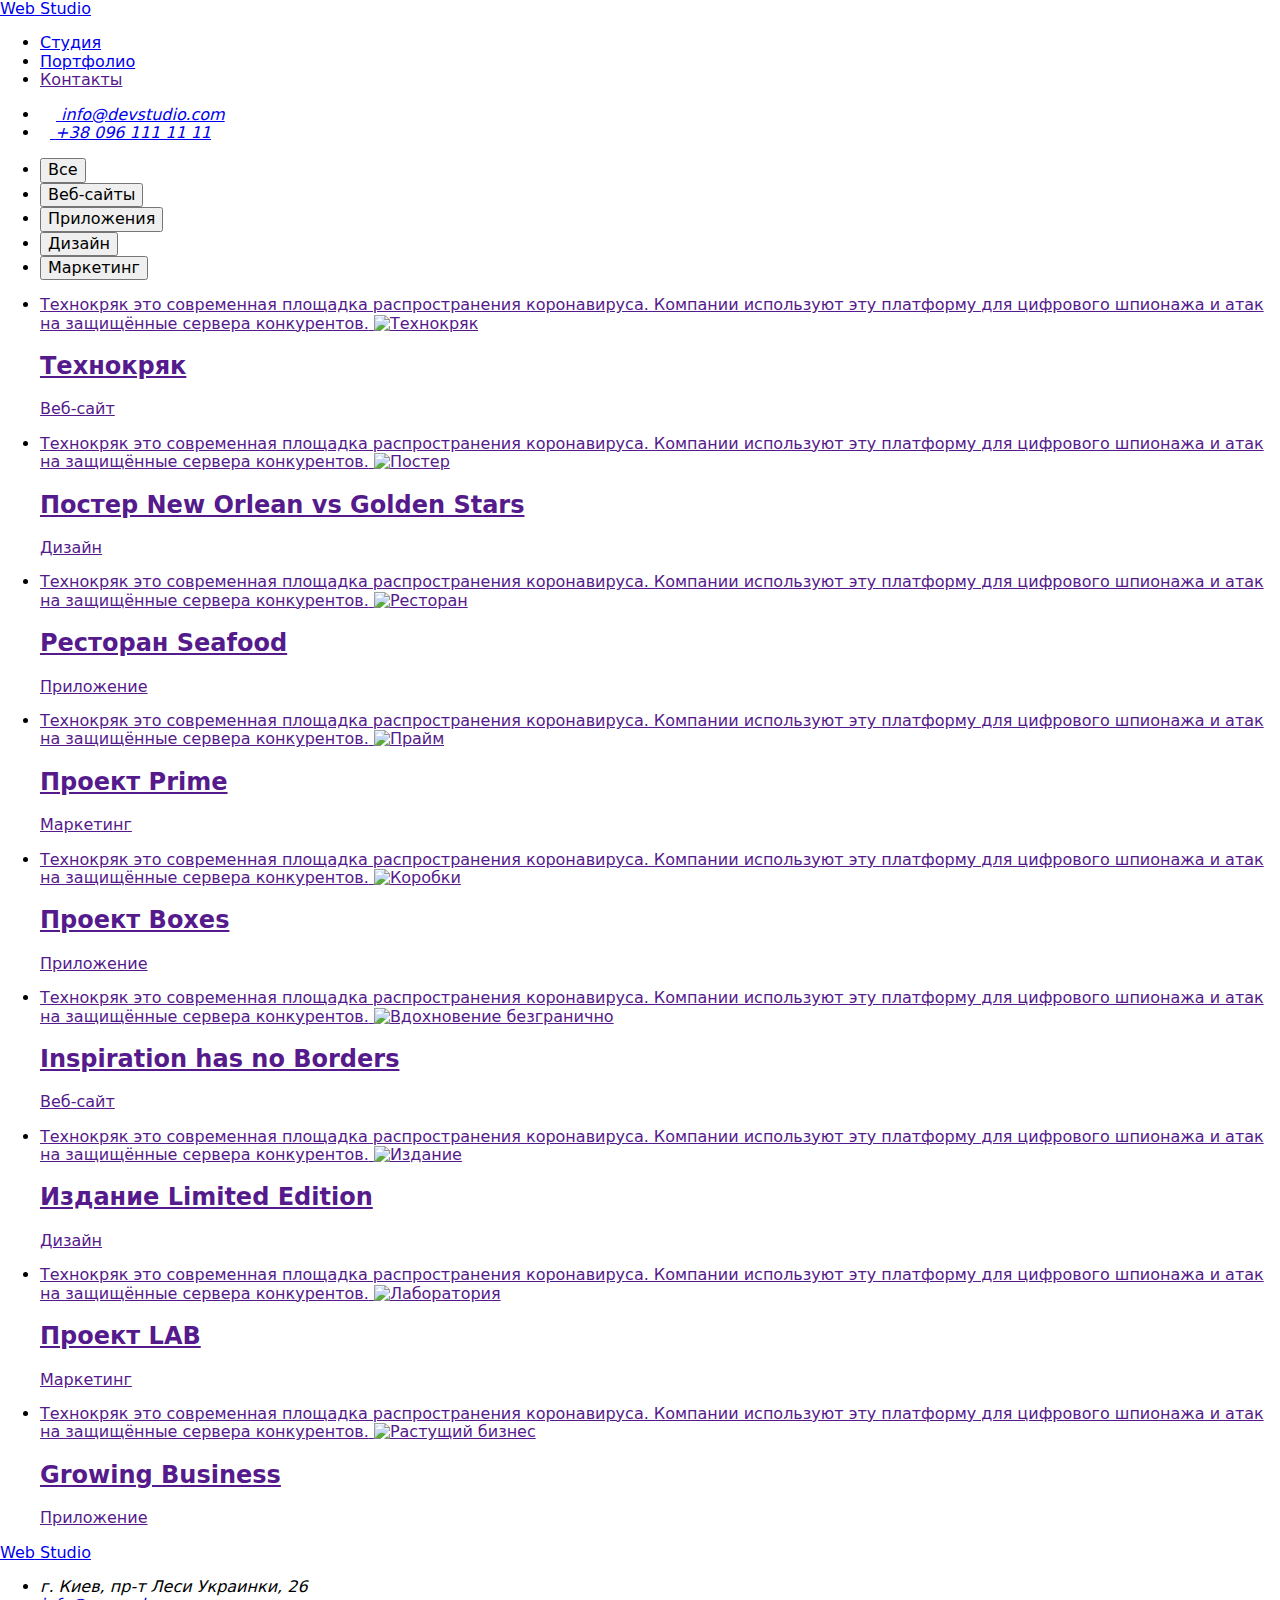
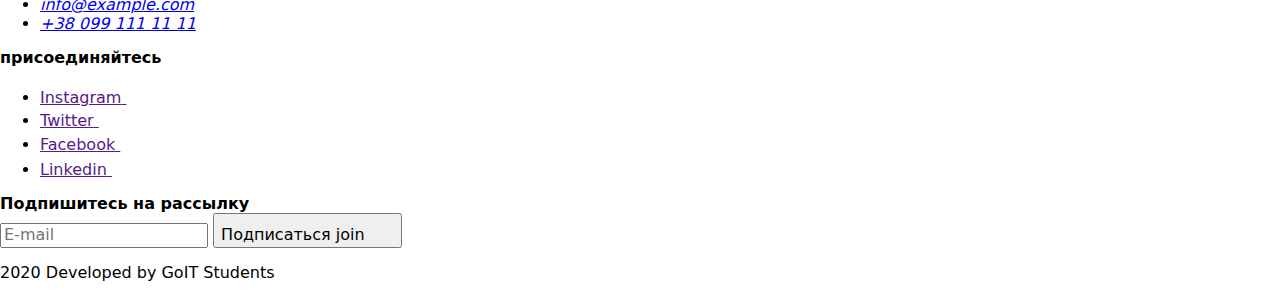
==== portfolio.html @ 6a95d724 "Add files via upload" ====
<!DOCTYPE html>
<html lang="ru">
<head>
    <meta charset="UTF-8">
    <meta name="viewport" content="width=device-width, initial-scale=1.0">
    <title>Document</title>
    <link href="https://fonts.googleapis.com/css2?family=Raleway:wght@700&family=Roboto:wght@500;700;900&display=swap" rel="stylesheet">
    <link
    rel="stylesheet"
    href="https://cdnjs.cloudflare.com/ajax/libs/modern-normalize/0.6.0/modern-normalize.min.css"
  />
    <link rel="stylesheet" href="./css/styles.css">
</head>
                                       <!-- Шапка сайта -->
<header >
    <div class="container-nav">
        <nav>
                <a href="./index.html" class="upper-logo">
                    <span class="colortext">Web</span> Studio
                </a>
              <ul class="pages">
                <li class="pages-list" ><a href="./index.html" class="site-nav">Студия</a></li>
                <li class="pages-list"><a href="./portfolio.html" class="current">Портфолио</a></li>
                <li class="pages-list"><a href="" class="site-nav">Контакты</a></li>
              </ul> 
        </nav>
       
        <address>
               
            <ul class="site-address">
                <li class="envelope" >
                   
                    <a href="mailto:info@devstudio.com" class="address-list ">
                        <svg class="icon-envelope" width="16" height="11.2">
                            <use href="./images/sprite.svg#icon-envelope"></use>
                        </svg>
                        <span>info@devstudio.com</span>
                    </a>
                </li>
                <li  >
                    
                    <a href="tel:+380961111111" class="address-list" >
                        <svg class="icon-phone" width="10" height="10.94">
                            <use href="./images/sprite.svg#icon-phone"></use>
                        </svg>
                       <span>+38 096 111 11 11</span> 
                    </a>
                </li>
           </ul>
           
        </address>
    </div>
        </header>
        
        

    <main>
        <div class="buttons-container">
            
   <ul class="buttons-list" >
       <li><button type="button" class="buttons">Все</button></li>
       <li><button type="button" class="buttons">Веб-сайты</button></li>
       <li><button type="button" class="buttons">Приложения</button></li>
       <li><button type="button" class="buttons">Дизайн</button></li>
       <li><button type="button" class="buttons">Маркетинг</button></li>
   </ul>
        </div>
   <div class="container">
   <section class="works">
       <!--h1-->
    <ul class="products container" >
        <li class="products-list">
               <a href="">
                <div class="works-card">
                    <span class="technokryk-definition">Технокряк это современная площадка распространения коронавируса. Компании используют эту платформу для цифрового шпионажа и атак на защищённые сервера конкурентов.</span>  
                   <img src="./images/technokryk.jpg" class="image" alt="Технокряк" width="370" height="294"/>
                   
                </div>
                   <div class="p">
                    
                   <h2 class="works-projects" >Технокряк</h2>
                   <p class="works-list">Веб-сайт</p> 
                </div>
               </a>
        </li>
        <li class="products-list">
            <a href="">
            <div class="works-card">
                <span class="technokryk-definition">Технокряк это современная площадка распространения коронавируса. Компании используют эту платформу для цифрового шпионажа и атак на защищённые сервера конкурентов.</span>  
                <img src="./images/poster.jpg" class="image" alt="Постер" width="370" height="294"/>
            </div>
                <div class="p">    
                <h2 class="works-projects">Постер New Orlean vs Golden Stars</h2> 
                   <p class="works-list">Дизайн</p>
                   </div>
            </a>
        </li>
        <li class="products-list">
            <a href="">
            <div class="works-card">
                <span class="technokryk-definition">Технокряк это современная площадка распространения коронавируса. Компании используют эту платформу для цифрового шпионажа и атак на защищённые сервера конкурентов.</span>  
                <img src="./images/restoran.jpg" class="image" alt="Ресторан" width="370" height="294"/>
            </div>
                <div class="p">   
                <h2 class="works-projects">Ресторан Seafood</h2> 
                   <p class="works-list">Приложение</p>
                </div>
            </a>
        </li>
        <li class="products-list">
            <a href="">
            <div class="works-card">
                <span class="technokryk-definition">Технокряк это современная площадка распространения коронавируса. Компании используют эту платформу для цифрового шпионажа и атак на защищённые сервера конкурентов.</span>  
                <img src="./images/prime.jpg" class="image" alt="Прайм" width="370" height="294"/>
            </div>
                <div class="p">    
                <h2 class="works-projects">Проект Prime</h2> 
                   <p class="works-list">Маркетинг</p>
                   </div>
            </a>
        </li>
        <li class="products-list">
            <a href="">
            <div class="works-card">
                <span class="technokryk-definition">Технокряк это современная площадка распространения коронавируса. Компании используют эту платформу для цифрового шпионажа и атак на защищённые сервера конкурентов.</span>  
                <img src="./images/boxes.jpg" class="image" alt="Коробки" width="370" height="294"/>
            </div>
                <div class="p">    
                <h2 class="works-projects">Проект Boxes</h2> 
                   <p class="works-list">Приложение</p>
                   </div>
            </a>
        </li>
        <li class="products-list">
            <a href="">
            <div class="works-card">
                <span class="technokryk-definition">Технокряк это современная площадка распространения коронавируса. Компании используют эту платформу для цифрового шпионажа и атак на защищённые сервера конкурентов.</span>  
                <img src="./images/inspiration.jpg" class="image" alt="Вдохновение безгранично" width="370" height="294"/>
            </div>
                <div class="p">    
                <h2 class="works-projects">Inspiration has no Borders</h2> 
                   <p class="works-list">Веб-сайт</p>
                </div>
            </a>
        </li>
        <li class="products-list">
            <a href="">
            <div class="works-card">
                <span class="technokryk-definition">Технокряк это современная площадка распространения коронавируса. Компании используют эту платформу для цифрового шпионажа и атак на защищённые сервера конкурентов.</span>  
                <img src="./images/izdanie.jpg" class="image" alt="Издание" width="370" height="294"/>
            </div>
                <div class="p">    
                <h2 class="works-projects">Издание Limited Edition</h2> 
                   <p class="works-list">Дизайн</p>
                   </div>
            </a>
        </li>
        <li class="products-list">
            <a href="">
            <div class="works-card">
                <span class="technokryk-definition">Технокряк это современная площадка распространения коронавируса. Компании используют эту платформу для цифрового шпионажа и атак на защищённые сервера конкурентов.</span>  
                <img src="./images/lab.jpg" class="image" alt="Лаборатория" width="370" height="294"/>
            </div>
                <div class="p">    
                <h2 class="works-projects">Проект LAB</h2> 
                   <p class="works-list">Маркетинг</p>
                   </div>
            </a>
        </li>
        <li class="products-list">
            <a href="">
            <div class="works-card">
                <span class="technokryk-definition">Технокряк это современная площадка распространения коронавируса. Компании используют эту платформу для цифрового шпионажа и атак на защищённые сервера конкурентов.</span>  
                <img src="./images/business.jpg" class="image" alt="Растущий бизнес" width="370" height="294"/>
            </div>
                <div class="p">    
                <h2 class="works-projects">Growing Business</h2> 
                   <p class="works-list">Приложение</p>
                   </div>
            </a>
        </li>
       </ul>
   </section>
</div>
</main>

<!--Футер-->

<footer>
    <div class="footer-container">
<div class="footer-block">
    <a href="./index.html" class="logo">
        <span class="colortext">Web</span> Studio
    </a>
    <address >
        <ul class="address">
            <li> г. Киев, пр-т Леси Украинки, 26   <br> </li>
        
            <li> <a href="mailto:info@example.com" class="mail">info@example.com</a>  <br> </li>
            <li> <a href="tel:+380991111111" class="mail">+38 099 111 11 11</a> </li>
        </ul>
    </address> 
</div>
<div >
    <b class="join">присоединяйтесь</b>
    <ul class="social-footer">
        <li class="social-links">
            <a class="social-link" href=""  aria-label="Instagram">
            <span class="visually-hidden">Instagram</span>
            <svg class="icon-footer" width="20" height="20">
                <use href="./images/sprite.svg#icon-instagram"></use>
            </svg>
            </a>
            </li>
            <li class="social-links">
                <a class="social-link" href=""  aria-label="Twitter">
                <span class="visually-hidden">Twitter</span>
                <svg class="icon-footer" width="20" height="18">
                    <use href="./images/sprite.svg#icon-twitter"></use>
                </svg>
            </a>
            </li>
            <li class="social-links">
                <a class="social-link" href=""  aria-label="Facebook">
                <span class="visually-hidden">Facebook</span>
                <svg class="icon-footer" width="15" height="20">
                    <use href="./images/sprite.svg#icon-facebook"></use>
                </svg>
            </a>
            </li>
            <li class="social-links">
                <a class="social-link" href=""  aria-label="Linkedin">
                <span class="visually-hidden">Linkedin</span>
                <svg class="icon-footer" width="20" height="20">
                    <use href="./images/sprite.svg#icon-linkedin"></use>
                </svg>
            </a>
            </li>
</ul>
</div>
<div class="subscription">
    <b class="join">Подпишитесь на рассылку</b><br>
    <div>
    <input type="email" class="footer-input" name="email" placeholder="E-mail ">
            
    <button type="button" class="button-footer">Подписаться
        <span class="visually-hidden">join</span>
                <svg class="icon-join" width="24" height="24">
                    <use href="./images/sprite.svg#icon-paper_plane"></use>
                </svg>
    </button>
</div>
</div>
</div>   
<div >
<p class="copyright">2020  Developed by GoIT Students </p>
</div>  
 
</footer> 
<script src="./js/modal.js"></script>
</body>
</html>
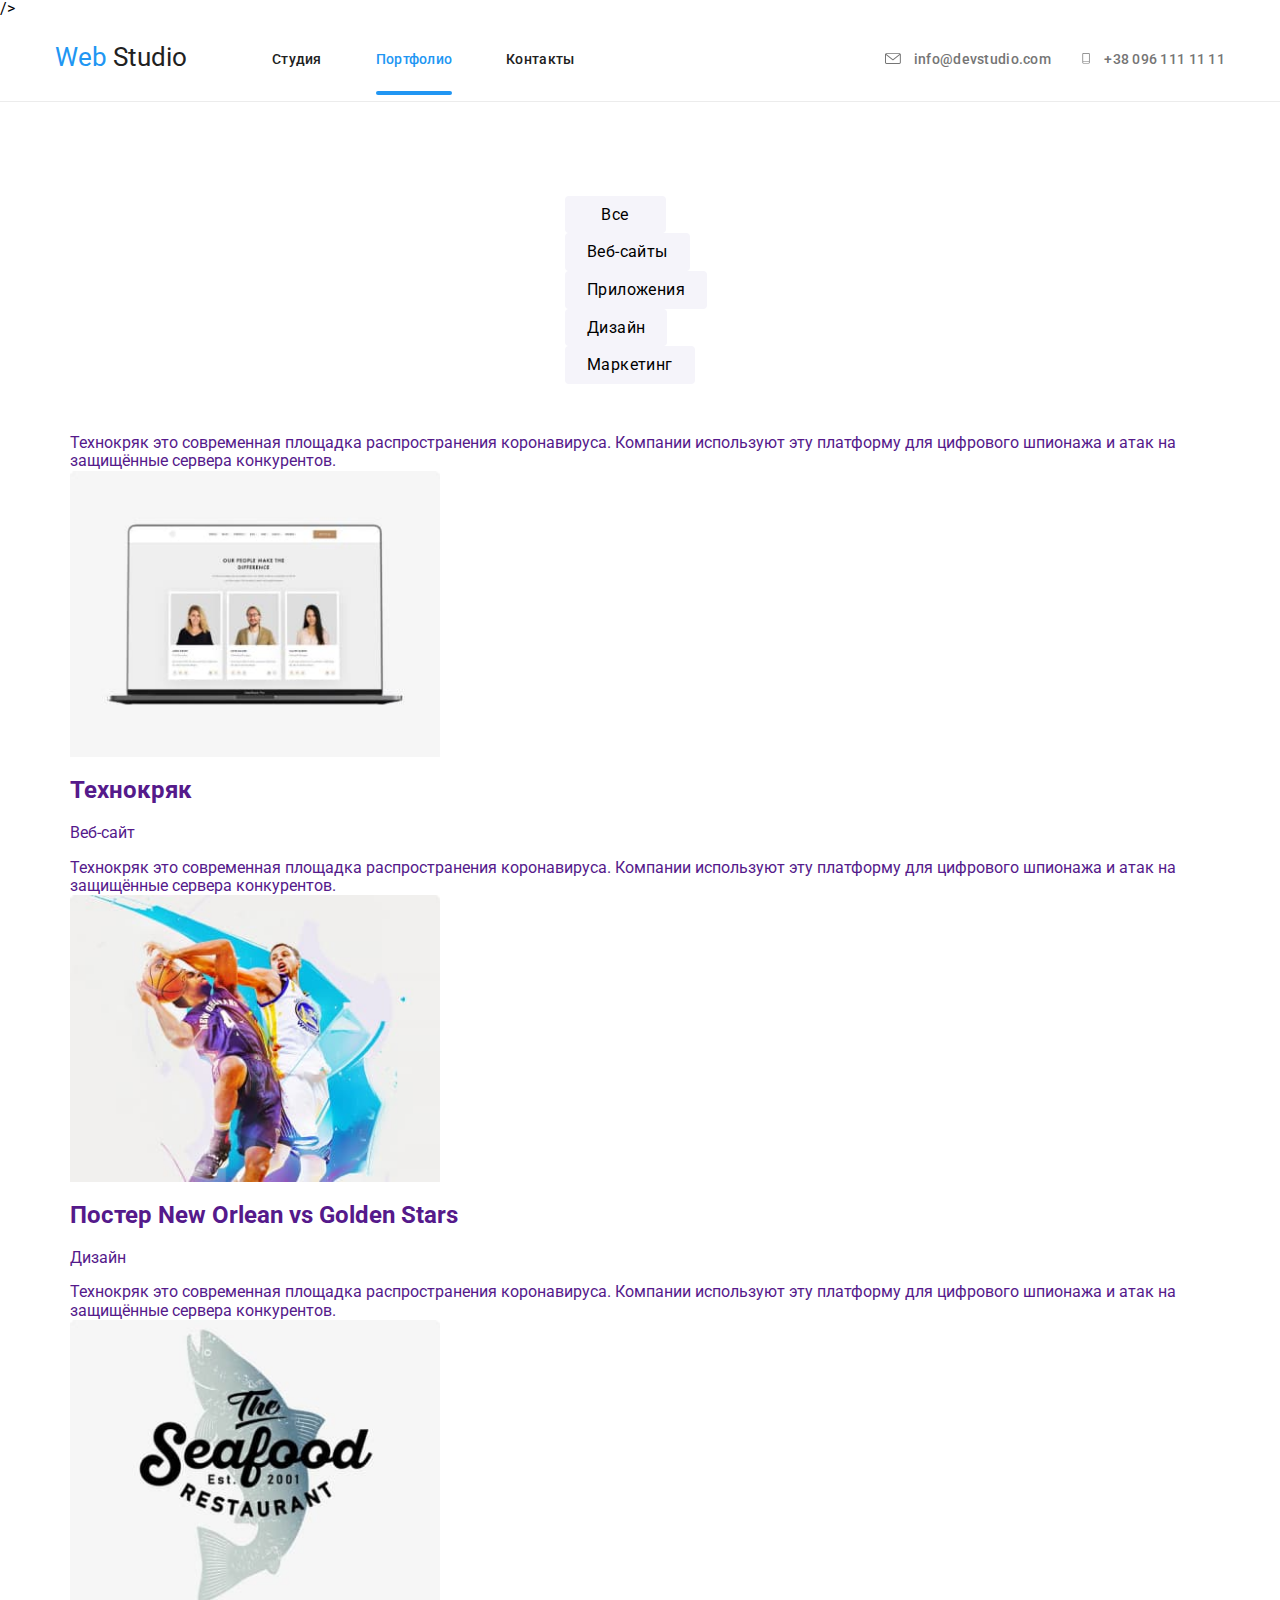
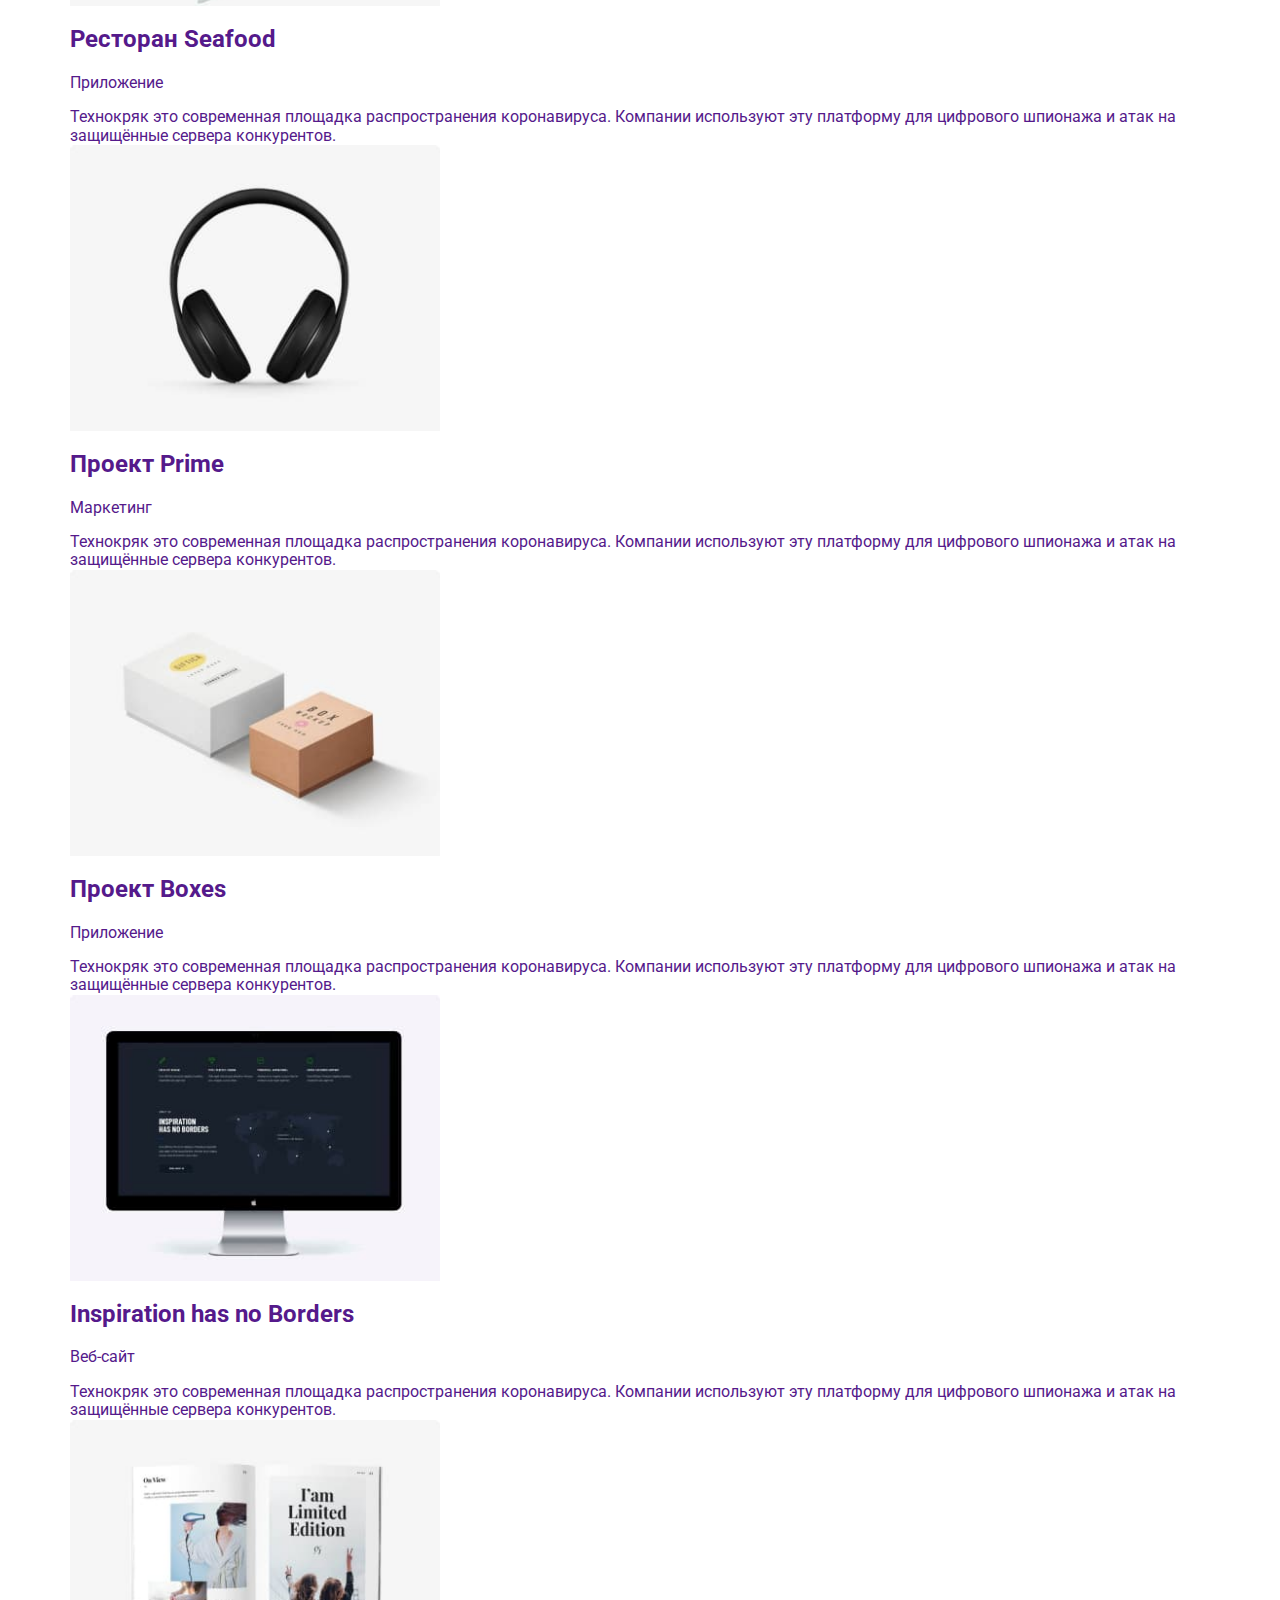
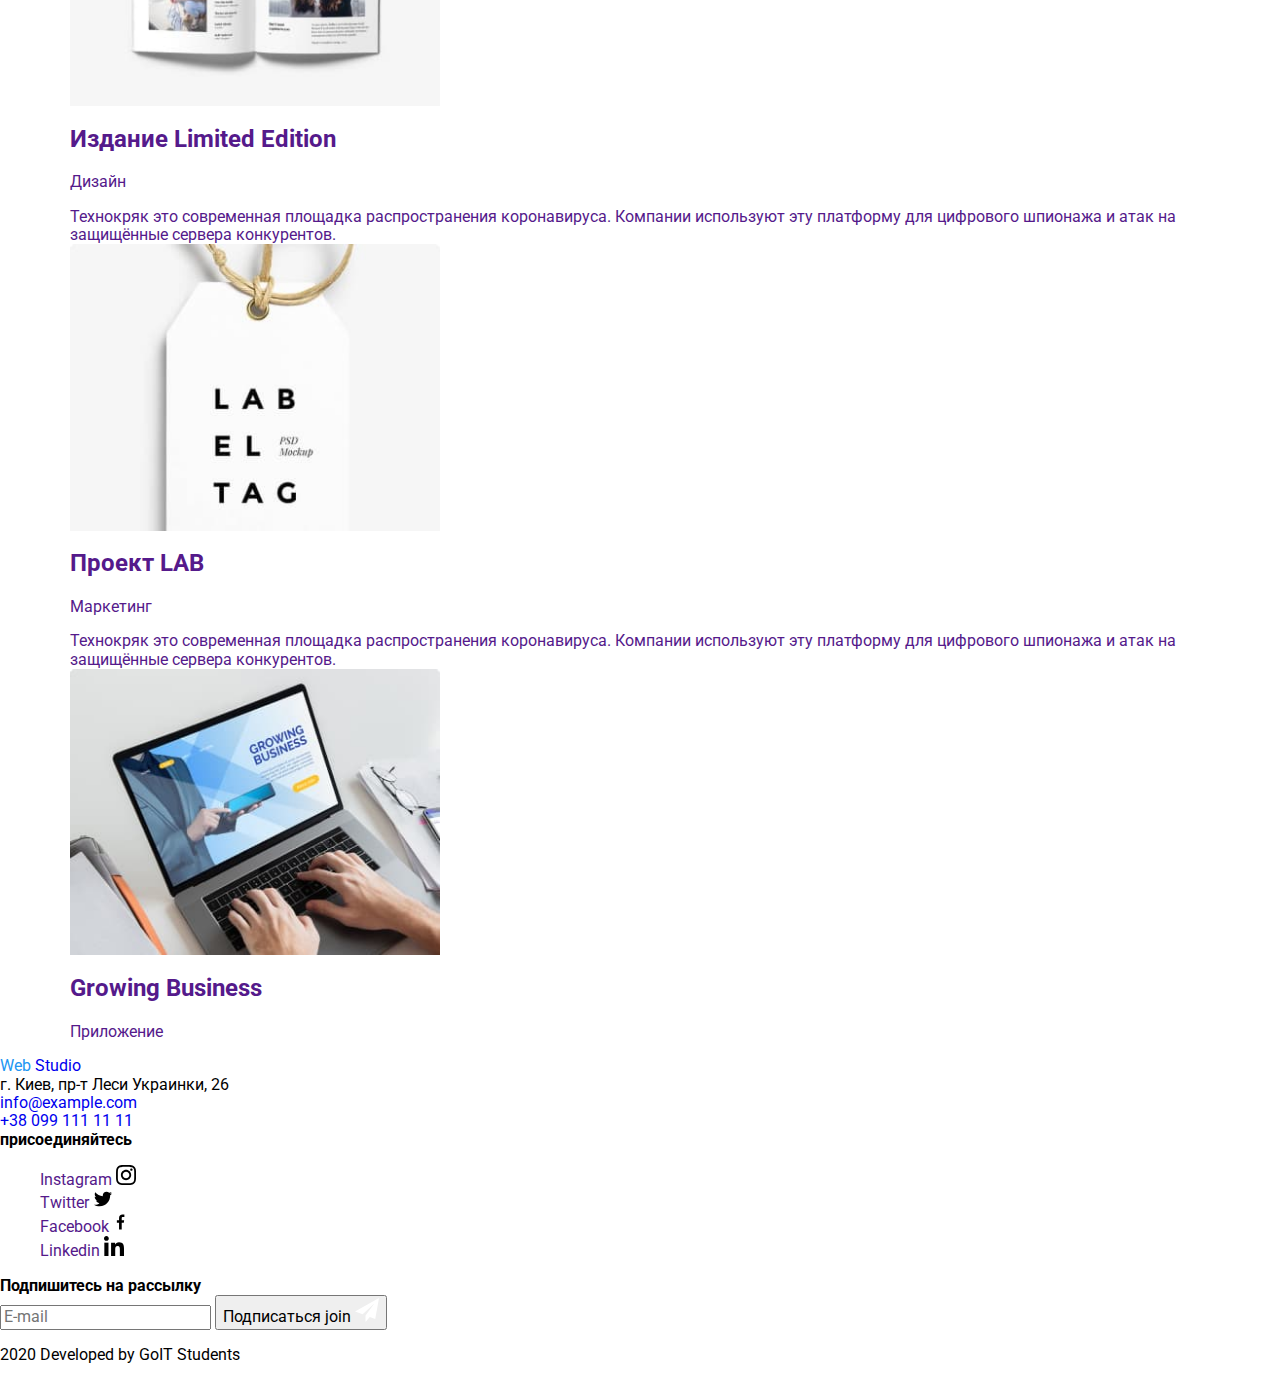
==== commit fac20ff7: "добавляет паршалы стилей" ====
--- a/portfolio.html
+++ b/portfolio.html
@@ -9,7 +9,7 @@
     rel="stylesheet"
     href="https://cdnjs.cloudflare.com/ajax/libs/modern-normalize/0.6.0/modern-normalize.min.css"
   />
-    <link rel="stylesheet" href="./css/styles.css">
+    <link rel="stylesheet" href="./css/main.min.css" />/>
 </head>
                                        <!-- Шапка сайта -->
 <header >
--- a/css/main.min.css
+++ b/css/main.min.css
@@ -0,0 +1,2 @@
+/*! modern-normalize v0.6.0 | MIT License | https://github.com/sindresorhus/modern-normalize */*,*::before,*::after{-webkit-box-sizing:border-box;box-sizing:border-box}:root{-moz-tab-size:4;-o-tab-size:4;tab-size:4}html{line-height:1.15;-webkit-text-size-adjust:100%}body{margin:0}body{font-family:system-ui,-apple-system,"Segoe UI",Roboto,Helvetica,Arial,sans-serif,"Apple Color Emoji","Segoe UI Emoji"}hr{height:0}abbr[title]{-webkit-text-decoration:underline dotted;text-decoration:underline dotted}b,strong{font-weight:bolder}code,kbd,samp,pre{font-family:SFMono-Regular, Consolas, "Liberation Mono", Menlo, monospace;font-size:1em}small{font-size:80%}sub,sup{font-size:75%;line-height:0;position:relative;vertical-align:baseline}sub{bottom:-0.25em}sup{top:-0.5em}button,input,optgroup,select,textarea{font-family:inherit;font-size:100%;line-height:1.15;margin:0}button,select{text-transform:none}button,[type="button"],[type="reset"],[type="submit"]{-webkit-appearance:button}button::-moz-focus-inner,[type="button"]::-moz-focus-inner,[type="reset"]::-moz-focus-inner,[type="submit"]::-moz-focus-inner{border-style:none;padding:0}button:-moz-focusring,[type="button"]:-moz-focusring,[type="reset"]:-moz-focusring,[type="submit"]:-moz-focusring{outline:1px dotted ButtonText}fieldset{padding:0.35em 0.75em 0.625em}legend{padding:0}progress{vertical-align:baseline}[type="number"]::-webkit-inner-spin-button,[type="number"]::-webkit-outer-spin-button{height:auto}[type="search"]{-webkit-appearance:textfield;outline-offset:-2px}[type="search"]::-webkit-search-decoration{-webkit-appearance:none}::-webkit-file-upload-button{-webkit-appearance:button;font:inherit}summary{display:list-item}.buttons{background-color:#f5f4fa;letter-spacing:0.03em;line-height:1.6;text-align:center;-webkit-box-pack:center;-ms-flex-pack:center;justify-content:center;margin:0 8px 0 0;padding:6px 22px;border-radius:4px;border:transparent;min-width:101px;-webkit-transition:all 250ms cubic-bezier(0.4, 0, 0.2, 1);transition:all 250ms cubic-bezier(0.4, 0, 0.2, 1)}.buttons:hover,.buttons:focus{background-color:#2196f3;color:#fff;font-family:inherit;font-weight:500;font-size:16px;line-height:1.6;text-align:center;-webkit-box-shadow:0px 2px 2px rgba(0,0,0,0.12),0px 1px 2px rgba(0,0,0,0.08),0px 3px 1px rgba(0,0,0,0.1);box-shadow:0px 2px 2px rgba(0,0,0,0.12),0px 1px 2px rgba(0,0,0,0.08),0px 3px 1px rgba(0,0,0,0.1)}.buttons :first-child{margin-left:0}.buttons-list{margin:0;padding:94px 0 50px 0}.buttons-listli{display:inline-block;margin:0;padding:0}.buttons-container{display:-webkit-box;display:-ms-flexbox;display:flex;-webkit-box-pack:center;-ms-flex-pack:center;justify-content:center;border-top:1px solid #ECECEC}.upper-logo{font-family:Roboto,sans-serif;font-size:26px;line-height:1.2;color:#212121;padding-top:24px;padding-bottom:25px;-webkit-transition:all 250ms cubic-bezier(0.4, 0, 0.2, 1);transition:all 250ms cubic-bezier(0.4, 0, 0.2, 1)}.upper-logo:hover,.upper-logo:focus{color:#2196f3}.colortext{color:#2196f3}.container{width:1200px;padding-right:15px;padding-left:15px;margin:0 auto;-webkit-box-align:center;-ms-flex-align:center;align-items:center;-webkit-box-pack:center;-ms-flex-pack:center;justify-content:center}nav{display:-webkit-box;display:-ms-flexbox;display:flex}.container-nav{display:-webkit-box;display:-ms-flexbox;display:flex;width:1200px;padding-right:15px;padding-left:15px;margin:0 auto;-webkit-box-align:center;-ms-flex-align:center;align-items:center;-webkit-box-pack:center;-ms-flex-pack:center;justify-content:center}.pages{margin:0;padding:0}.pages-list{display:inline-block;margin:0  50px 0  0;padding:32px 0}.pages-list:first-child{margin-left:85px}.pages-list:last-child{margin-right:0}.current{color:#2196f3;letter-spacing:0.02em;font-weight:500;font-size:14px;line-height:1.1;padding-bottom:28px;position:relative}.current::after{content:'';position:absolute;bottom:0;right:0;display:block;width:100%;height:4px;background:#2196f3;border-radius:2px}.site-nav{color:#212121;letter-spacing:0.02em;font-weight:500;font-size:14px;line-height:1.1;-webkit-transition:all 250ms cubic-bezier(0.4, 0, 0.2, 1);transition:all 250ms cubic-bezier(0.4, 0, 0.2, 1)}.site-nav:hover,.site-nav:focus{color:#2196f3}address{font-style:normal;margin-left:auto}.site-address{display:-webkit-box;display:-ms-flexbox;display:flex;margin:0;padding:0}.envelope{margin-right:30px}.address-list{padding:0}.address-list{color:#757575;letter-spacing:0.02em;font-style:normal;font-weight:500;font-size:14px;line-height:1.1px;fill:#757575;-webkit-transition:all 250ms cubic-bezier(0.4, 0, 0.2, 1);transition:all 250ms cubic-bezier(0.4, 0, 0.2, 1)}.address-list:hover,.address-list:focus{color:#2196f3;fill:#2196f3}.icon-envelope{margin-right:10px}.icon-phone{margin-right:10px}.address{margin:0;padding:0;-webkit-transition:all 250ms cubic-bezier(0.4, 0, 0.2, 1);transition:all 250ms cubic-bezier(0.4, 0, 0.2, 1)}button{display:inline-block}.order-button{color:#fff;font-family:inherit;font-size:16px;line-height:1.9;margin:0;padding:10px 32px;border-radius:4px;border:transparent;min-width:200px;background-color:#2196f3;-webkit-transition:all 250ms cubic-bezier(0.4, 0, 0.2, 1);transition:all 250ms cubic-bezier(0.4, 0, 0.2, 1)}.order-button:hover{background-color:#757575;color:#2196f3}.hero{letter-spacing:0.06em;text-align:center;padding-top:200px;padding-bottom:200px;background-image:-webkit-gradient(linear, left top, left bottom, from(rgba(47,48,58,0.8)), to(rgba(47,48,58,0.8))),url(../images/hero.jpg);background-image:linear-gradient(rgba(47,48,58,0.8), rgba(47,48,58,0.8)),url(../images/hero.jpg);max-width:1600px;height:600px;background-size:cover;background-repeat:no-repeat;background-position:center;margin:auto}.hero-title{color:#fff;font-weight:900;font-size:44px;line-height:1.4;text-transform:uppercase;width:696px;margin:auto}.advantages-container{padding-top:94px;display:-webkit-box;display:-ms-flexbox;display:flex;width:1200px;padding-right:15px;padding-left:15px;margin:0 auto}.advantages{display:-webkit-box;display:-ms-flexbox;display:flex;padding:0 0 94px 0;margin:0;border-bottom:1px solid #ECECEC}.advantages-list{padding:0}.advantages-list:not(:last-child){margin-right:30px}.image{display:block;max-width:100%;height:auto}.advantages-icon{background-color:#f5f4fa;width:270px;height:120px;padding:25px}.advantages-title{font-size:14px;line-height:1.1;text-transform:uppercase;margin:0;padding:30px 0 0 0}.advantages-text{color:#757575;font-size:14px;line-height:1.7;margin:0;padding:10px 0 0 0}.section{letter-spacing:0.03em;padding-bottom:94px;margin:0}.section-app{display:-webkit-box;display:-ms-flexbox;display:flex;padding:0 0 94px 0}.item{position:relative}.section-app>.item+.item{padding:0;margin:0 0 0 30px}.item :first-child{padding-left:0}.section-list{color:#fff;background:rgba(47,48,58,0.8);text-transform:uppercase;font-size:14px;line-height:1.1;letter-spacing:0.03em;margin:0;padding-top:27px;padding-bottom:27px;text-align:center;position:absolute;display:block;bottom:0;width:100%;-webkit-transition:all 250ms cubic-bezier(0.4, 0, 0.2, 1);transition:all 250ms cubic-bezier(0.4, 0, 0.2, 1)}.section-list:hover,.section-list:focus{color:#2196f3}.section-title{color:#212121;font-size:36px;line-height:1.2;text-align:center;padding:94px 0 50px 0;margin:0}.section-team{background-color:#f5f4fa;margin:auto;padding:0 0 94px 0;width:1600px}.team-names{line-height:1.2;display:-webkit-box;display:-ms-flexbox;display:flex;padding:0 215px;margin:0}.image-team{display:block}.cards{width:270px;margin:0 30px 0 0;padding:0;-webkit-box-shadow:0px 2px 1px rgba(0,0,0,0.2),0px 1px 1px rgba(0,0,0,0.14),0px 1px 3px rgba(0,0,0,0.12);box-shadow:0px 2px 1px rgba(0,0,0,0.2),0px 1px 1px rgba(0,0,0,0.14),0px 1px 3px rgba(0,0,0,0.12)}.cards:last-child{margin:0}.names{margin:0;padding:30px 0 10px 0;text-align:center}.occupation{color:#757575;padding:0 0 16px 0;text-align:center;margin:0}body{background-color:#fff;font-family:Roboto,sans-serif}a{text-decoration:none}ul{list-style-type:none}header{width:1200px;margin:0 auto}
+/*# sourceMappingURL=main.min.css.map */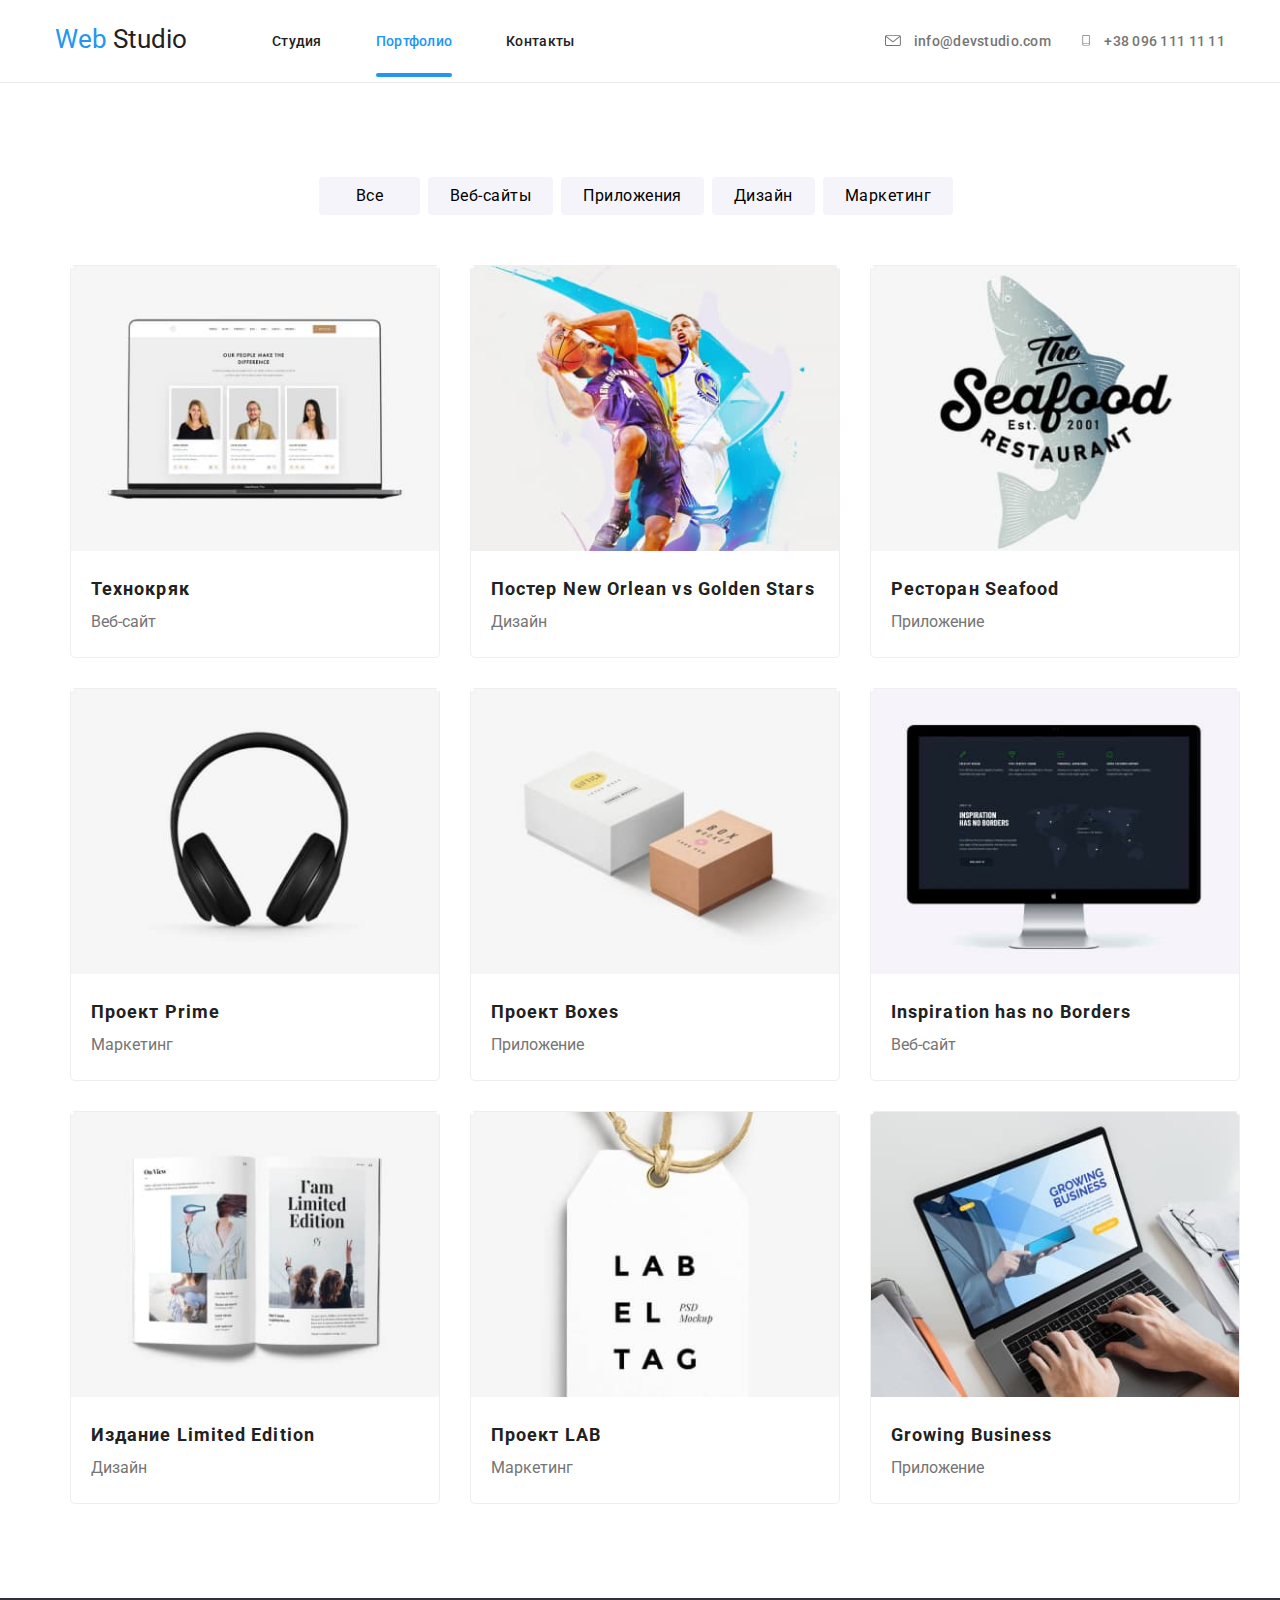
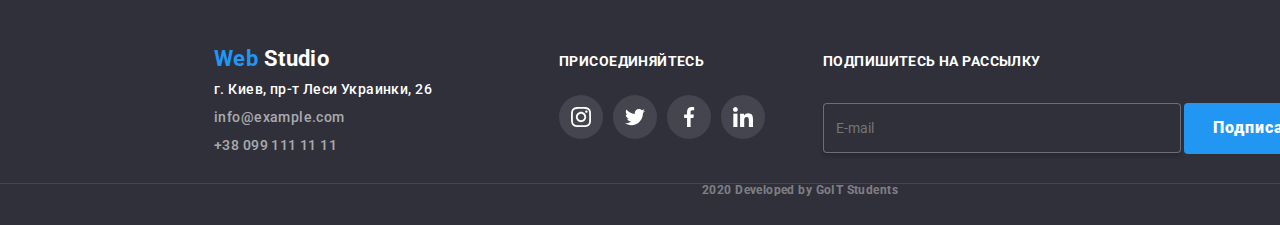
==== commit dcaad120: "убирает лишний код" ====
--- a/portfolio.html
+++ b/portfolio.html
@@ -9,7 +9,7 @@
     rel="stylesheet"
     href="https://cdnjs.cloudflare.com/ajax/libs/modern-normalize/0.6.0/modern-normalize.min.css"
   />
-    <link rel="stylesheet" href="./css/main.min.css" />/>
+    <link rel="stylesheet" href="./css/main.min.css" />
 </head>
                                        <!-- Шапка сайта -->
 <header >
--- a/css/main.min.css
+++ b/css/main.min.css
@@ -1,2 +1,2 @@
-/*! modern-normalize v0.6.0 | MIT License | https://github.com/sindresorhus/modern-normalize */*,*::before,*::after{-webkit-box-sizing:border-box;box-sizing:border-box}:root{-moz-tab-size:4;-o-tab-size:4;tab-size:4}html{line-height:1.15;-webkit-text-size-adjust:100%}body{margin:0}body{font-family:system-ui,-apple-system,"Segoe UI",Roboto,Helvetica,Arial,sans-serif,"Apple Color Emoji","Segoe UI Emoji"}hr{height:0}abbr[title]{-webkit-text-decoration:underline dotted;text-decoration:underline dotted}b,strong{font-weight:bolder}code,kbd,samp,pre{font-family:SFMono-Regular, Consolas, "Liberation Mono", Menlo, monospace;font-size:1em}small{font-size:80%}sub,sup{font-size:75%;line-height:0;position:relative;vertical-align:baseline}sub{bottom:-0.25em}sup{top:-0.5em}button,input,optgroup,select,textarea{font-family:inherit;font-size:100%;line-height:1.15;margin:0}button,select{text-transform:none}button,[type="button"],[type="reset"],[type="submit"]{-webkit-appearance:button}button::-moz-focus-inner,[type="button"]::-moz-focus-inner,[type="reset"]::-moz-focus-inner,[type="submit"]::-moz-focus-inner{border-style:none;padding:0}button:-moz-focusring,[type="button"]:-moz-focusring,[type="reset"]:-moz-focusring,[type="submit"]:-moz-focusring{outline:1px dotted ButtonText}fieldset{padding:0.35em 0.75em 0.625em}legend{padding:0}progress{vertical-align:baseline}[type="number"]::-webkit-inner-spin-button,[type="number"]::-webkit-outer-spin-button{height:auto}[type="search"]{-webkit-appearance:textfield;outline-offset:-2px}[type="search"]::-webkit-search-decoration{-webkit-appearance:none}::-webkit-file-upload-button{-webkit-appearance:button;font:inherit}summary{display:list-item}.buttons{background-color:#f5f4fa;letter-spacing:0.03em;line-height:1.6;text-align:center;-webkit-box-pack:center;-ms-flex-pack:center;justify-content:center;margin:0 8px 0 0;padding:6px 22px;border-radius:4px;border:transparent;min-width:101px;-webkit-transition:all 250ms cubic-bezier(0.4, 0, 0.2, 1);transition:all 250ms cubic-bezier(0.4, 0, 0.2, 1)}.buttons:hover,.buttons:focus{background-color:#2196f3;color:#fff;font-family:inherit;font-weight:500;font-size:16px;line-height:1.6;text-align:center;-webkit-box-shadow:0px 2px 2px rgba(0,0,0,0.12),0px 1px 2px rgba(0,0,0,0.08),0px 3px 1px rgba(0,0,0,0.1);box-shadow:0px 2px 2px rgba(0,0,0,0.12),0px 1px 2px rgba(0,0,0,0.08),0px 3px 1px rgba(0,0,0,0.1)}.buttons :first-child{margin-left:0}.buttons-list{margin:0;padding:94px 0 50px 0}.buttons-listli{display:inline-block;margin:0;padding:0}.buttons-container{display:-webkit-box;display:-ms-flexbox;display:flex;-webkit-box-pack:center;-ms-flex-pack:center;justify-content:center;border-top:1px solid #ECECEC}.upper-logo{font-family:Roboto,sans-serif;font-size:26px;line-height:1.2;color:#212121;padding-top:24px;padding-bottom:25px;-webkit-transition:all 250ms cubic-bezier(0.4, 0, 0.2, 1);transition:all 250ms cubic-bezier(0.4, 0, 0.2, 1)}.upper-logo:hover,.upper-logo:focus{color:#2196f3}.colortext{color:#2196f3}.container{width:1200px;padding-right:15px;padding-left:15px;margin:0 auto;-webkit-box-align:center;-ms-flex-align:center;align-items:center;-webkit-box-pack:center;-ms-flex-pack:center;justify-content:center}nav{display:-webkit-box;display:-ms-flexbox;display:flex}.container-nav{display:-webkit-box;display:-ms-flexbox;display:flex;width:1200px;padding-right:15px;padding-left:15px;margin:0 auto;-webkit-box-align:center;-ms-flex-align:center;align-items:center;-webkit-box-pack:center;-ms-flex-pack:center;justify-content:center}.pages{margin:0;padding:0}.pages-list{display:inline-block;margin:0  50px 0  0;padding:32px 0}.pages-list:first-child{margin-left:85px}.pages-list:last-child{margin-right:0}.current{color:#2196f3;letter-spacing:0.02em;font-weight:500;font-size:14px;line-height:1.1;padding-bottom:28px;position:relative}.current::after{content:'';position:absolute;bottom:0;right:0;display:block;width:100%;height:4px;background:#2196f3;border-radius:2px}.site-nav{color:#212121;letter-spacing:0.02em;font-weight:500;font-size:14px;line-height:1.1;-webkit-transition:all 250ms cubic-bezier(0.4, 0, 0.2, 1);transition:all 250ms cubic-bezier(0.4, 0, 0.2, 1)}.site-nav:hover,.site-nav:focus{color:#2196f3}address{font-style:normal;margin-left:auto}.site-address{display:-webkit-box;display:-ms-flexbox;display:flex;margin:0;padding:0}.envelope{margin-right:30px}.address-list{padding:0}.address-list{color:#757575;letter-spacing:0.02em;font-style:normal;font-weight:500;font-size:14px;line-height:1.1px;fill:#757575;-webkit-transition:all 250ms cubic-bezier(0.4, 0, 0.2, 1);transition:all 250ms cubic-bezier(0.4, 0, 0.2, 1)}.address-list:hover,.address-list:focus{color:#2196f3;fill:#2196f3}.icon-envelope{margin-right:10px}.icon-phone{margin-right:10px}.address{margin:0;padding:0;-webkit-transition:all 250ms cubic-bezier(0.4, 0, 0.2, 1);transition:all 250ms cubic-bezier(0.4, 0, 0.2, 1)}button{display:inline-block}.order-button{color:#fff;font-family:inherit;font-size:16px;line-height:1.9;margin:0;padding:10px 32px;border-radius:4px;border:transparent;min-width:200px;background-color:#2196f3;-webkit-transition:all 250ms cubic-bezier(0.4, 0, 0.2, 1);transition:all 250ms cubic-bezier(0.4, 0, 0.2, 1)}.order-button:hover{background-color:#757575;color:#2196f3}.hero{letter-spacing:0.06em;text-align:center;padding-top:200px;padding-bottom:200px;background-image:-webkit-gradient(linear, left top, left bottom, from(rgba(47,48,58,0.8)), to(rgba(47,48,58,0.8))),url(../images/hero.jpg);background-image:linear-gradient(rgba(47,48,58,0.8), rgba(47,48,58,0.8)),url(../images/hero.jpg);max-width:1600px;height:600px;background-size:cover;background-repeat:no-repeat;background-position:center;margin:auto}.hero-title{color:#fff;font-weight:900;font-size:44px;line-height:1.4;text-transform:uppercase;width:696px;margin:auto}.advantages-container{padding-top:94px;display:-webkit-box;display:-ms-flexbox;display:flex;width:1200px;padding-right:15px;padding-left:15px;margin:0 auto}.advantages{display:-webkit-box;display:-ms-flexbox;display:flex;padding:0 0 94px 0;margin:0;border-bottom:1px solid #ECECEC}.advantages-list{padding:0}.advantages-list:not(:last-child){margin-right:30px}.image{display:block;max-width:100%;height:auto}.advantages-icon{background-color:#f5f4fa;width:270px;height:120px;padding:25px}.advantages-title{font-size:14px;line-height:1.1;text-transform:uppercase;margin:0;padding:30px 0 0 0}.advantages-text{color:#757575;font-size:14px;line-height:1.7;margin:0;padding:10px 0 0 0}.section{letter-spacing:0.03em;padding-bottom:94px;margin:0}.section-app{display:-webkit-box;display:-ms-flexbox;display:flex;padding:0 0 94px 0}.item{position:relative}.section-app>.item+.item{padding:0;margin:0 0 0 30px}.item :first-child{padding-left:0}.section-list{color:#fff;background:rgba(47,48,58,0.8);text-transform:uppercase;font-size:14px;line-height:1.1;letter-spacing:0.03em;margin:0;padding-top:27px;padding-bottom:27px;text-align:center;position:absolute;display:block;bottom:0;width:100%;-webkit-transition:all 250ms cubic-bezier(0.4, 0, 0.2, 1);transition:all 250ms cubic-bezier(0.4, 0, 0.2, 1)}.section-list:hover,.section-list:focus{color:#2196f3}.section-title{color:#212121;font-size:36px;line-height:1.2;text-align:center;padding:94px 0 50px 0;margin:0}.section-team{background-color:#f5f4fa;margin:auto;padding:0 0 94px 0;width:1600px}.team-names{line-height:1.2;display:-webkit-box;display:-ms-flexbox;display:flex;padding:0 215px;margin:0}.image-team{display:block}.cards{width:270px;margin:0 30px 0 0;padding:0;-webkit-box-shadow:0px 2px 1px rgba(0,0,0,0.2),0px 1px 1px rgba(0,0,0,0.14),0px 1px 3px rgba(0,0,0,0.12);box-shadow:0px 2px 1px rgba(0,0,0,0.2),0px 1px 1px rgba(0,0,0,0.14),0px 1px 3px rgba(0,0,0,0.12)}.cards:last-child{margin:0}.names{margin:0;padding:30px 0 10px 0;text-align:center}.occupation{color:#757575;padding:0 0 16px 0;text-align:center;margin:0}body{background-color:#fff;font-family:Roboto,sans-serif}a{text-decoration:none}ul{list-style-type:none}header{width:1200px;margin:0 auto}
+.icon-social,.icon-logo,.modal{top:50%;left:50%;-webkit-transform:translate(-50%, -50%);transform:translate(-50%, -50%)}.icon-social,.icon-footer{padding:12px;width:44px;height:44px}/*! modern-normalize v0.6.0 | MIT License | https://github.com/sindresorhus/modern-normalize */*,*::before,*::after{-webkit-box-sizing:border-box;box-sizing:border-box}:root{-moz-tab-size:4;-o-tab-size:4;tab-size:4}html{line-height:1.15;-webkit-text-size-adjust:100%}body{margin:0}body{font-family:system-ui,-apple-system,"Segoe UI",Roboto,Helvetica,Arial,sans-serif,"Apple Color Emoji","Segoe UI Emoji"}hr{height:0}abbr[title]{-webkit-text-decoration:underline dotted;text-decoration:underline dotted}b,strong{font-weight:bolder}code,kbd,samp,pre{font-family:SFMono-Regular, Consolas, "Liberation Mono", Menlo, monospace;font-size:1em}small{font-size:80%}sub,sup{font-size:75%;line-height:0;position:relative;vertical-align:baseline}sub{bottom:-0.25em}sup{top:-0.5em}button,input,optgroup,select,textarea{font-family:inherit;font-size:100%;line-height:1.15;margin:0}button,select{text-transform:none}button,[type="button"],[type="reset"],[type="submit"]{-webkit-appearance:button}button::-moz-focus-inner,[type="button"]::-moz-focus-inner,[type="reset"]::-moz-focus-inner,[type="submit"]::-moz-focus-inner{border-style:none;padding:0}button:-moz-focusring,[type="button"]:-moz-focusring,[type="reset"]:-moz-focusring,[type="submit"]:-moz-focusring{outline:1px dotted ButtonText}fieldset{padding:0.35em 0.75em 0.625em}legend{padding:0}progress{vertical-align:baseline}[type="number"]::-webkit-inner-spin-button,[type="number"]::-webkit-outer-spin-button{height:auto}[type="search"]{-webkit-appearance:textfield;outline-offset:-2px}[type="search"]::-webkit-search-decoration{-webkit-appearance:none}::-webkit-file-upload-button{-webkit-appearance:button;font:inherit}summary{display:list-item}.buttons{background-color:#f5f4fa;letter-spacing:0.03em;line-height:1.6;text-align:center;-webkit-box-pack:center;-ms-flex-pack:center;justify-content:center;margin:0 8px 0 0;padding:6px 22px;border-radius:4px;border:transparent;min-width:101px;-webkit-transition:all 250ms cubic-bezier(0.4, 0, 0.2, 1);transition:all 250ms cubic-bezier(0.4, 0, 0.2, 1)}.buttons:hover,.buttons:focus{background-color:#2196f3;color:#fff;font-family:inherit;font-weight:500;font-size:16px;line-height:1.6;text-align:center;-webkit-box-shadow:0px 2px 2px rgba(0,0,0,0.12),0px 1px 2px rgba(0,0,0,0.08),0px 3px 1px rgba(0,0,0,0.1);box-shadow:0px 2px 2px rgba(0,0,0,0.12),0px 1px 2px rgba(0,0,0,0.08),0px 3px 1px rgba(0,0,0,0.1)}.buttons :first-child{margin-left:0}.buttons-list{margin:0;padding:94px 0 50px 0;display:-webkit-box;display:-ms-flexbox;display:flex}.buttons-container{display:-webkit-box;display:-ms-flexbox;display:flex;-webkit-box-pack:center;-ms-flex-pack:center;justify-content:center;border-top:1px solid #ECECEC}.upper-logo{font-family:Roboto,sans-serif;font-size:26px;line-height:1.2;color:#212121;padding-top:24px;padding-bottom:25px;-webkit-transition:all 250ms cubic-bezier(0.4, 0, 0.2, 1);transition:all 250ms cubic-bezier(0.4, 0, 0.2, 1)}.upper-logo:hover,.upper-logo:focus{color:#2196f3}.colortext{color:#2196f3}.container{width:1200px;padding-right:15px;padding-left:15px;margin:0 auto;-webkit-box-align:center;-ms-flex-align:center;align-items:center;-webkit-box-pack:center;-ms-flex-pack:center;justify-content:center}nav{display:-webkit-box;display:-ms-flexbox;display:flex}.container-nav{display:-webkit-box;display:-ms-flexbox;display:flex;width:1200px;padding-right:15px;padding-left:15px;margin:0 auto;-webkit-box-align:center;-ms-flex-align:center;align-items:center;-webkit-box-pack:center;-ms-flex-pack:center;justify-content:center}.pages{margin:0;padding:0}.pages-list{display:inline-block;margin:0  50px 0  0;padding:32px 0}.pages-list:first-child{margin-left:85px}.pages-list:last-child{margin-right:0}.current{color:#2196f3;letter-spacing:0.02em;font-weight:500;font-size:14px;line-height:1.1;padding-bottom:28px;position:relative}.current::after{content:'';position:absolute;bottom:0;right:0;display:block;width:100%;height:4px;background:#2196f3;border-radius:2px}.site-nav{color:#212121;letter-spacing:0.02em;font-weight:500;font-size:14px;line-height:1.1;-webkit-transition:all 250ms cubic-bezier(0.4, 0, 0.2, 1);transition:all 250ms cubic-bezier(0.4, 0, 0.2, 1)}.site-nav:hover,.site-nav:focus{color:#2196f3}address{font-style:normal;margin-left:auto}.site-address{display:-webkit-box;display:-ms-flexbox;display:flex;margin:0;padding:0}.envelope{margin-right:30px}.address-list{padding:0}.address-list{color:#757575;letter-spacing:0.02em;font-style:normal;font-weight:500;font-size:14px;line-height:1.1px;fill:#757575;-webkit-transition:all 250ms cubic-bezier(0.4, 0, 0.2, 1);transition:all 250ms cubic-bezier(0.4, 0, 0.2, 1)}.address-list:hover,.address-list:focus{color:#2196f3;fill:#2196f3}.icon-envelope{margin-right:10px}.icon-phone{margin-right:10px}.address{margin:0;padding:0;-webkit-transition:all 250ms cubic-bezier(0.4, 0, 0.2, 1);transition:all 250ms cubic-bezier(0.4, 0, 0.2, 1)}button{display:inline-block}.order-button{color:#fff;font-family:inherit;font-size:16px;line-height:1.9;margin:0;padding:10px 32px;border-radius:4px;border:transparent;min-width:200px;background-color:#2196f3;-webkit-transition:all 250ms cubic-bezier(0.4, 0, 0.2, 1);transition:all 250ms cubic-bezier(0.4, 0, 0.2, 1)}.order-button:hover{background-color:#757575;color:#2196f3}.hero{letter-spacing:0.06em;text-align:center;padding-top:200px;padding-bottom:200px;background-image:-webkit-gradient(linear, left top, left bottom, from(rgba(47,48,58,0.8)), to(rgba(47,48,58,0.8))),url(../images/hero.jpg);background-image:linear-gradient(rgba(47,48,58,0.8), rgba(47,48,58,0.8)),url(../images/hero.jpg);max-width:1600px;height:600px;background-size:cover;background-repeat:no-repeat;background-position:center;margin:auto}.hero-title{color:#fff;font-weight:900;font-size:44px;line-height:1.4;text-transform:uppercase;width:696px;margin:auto}.advantages-container{padding-top:94px;display:-webkit-box;display:-ms-flexbox;display:flex;width:1200px;padding-right:15px;padding-left:15px;margin:0 auto}.advantages{display:-webkit-box;display:-ms-flexbox;display:flex;padding:0 0 94px 0;margin:0;border-bottom:1px solid #ECECEC}.advantages-list{padding:0}.advantages-list:not(:last-child){margin-right:30px}.image{display:block;max-width:100%;height:auto}.advantages-icon{background-color:#f5f4fa;width:270px;height:120px;padding:25px}.advantages-title{font-size:14px;line-height:1.1;text-transform:uppercase;margin:0;padding:30px 0 0 0}.advantages-text{color:#757575;font-size:14px;line-height:1.7;margin:0;padding:10px 0 0 0}.section{letter-spacing:0.03em;padding-bottom:94px;margin:0}.section-app{display:-webkit-box;display:-ms-flexbox;display:flex;padding:0 0 94px 0}.item{position:relative}.section-app>.item+.item{padding:0;margin:0 0 0 30px}.item :first-child{padding-left:0}.section-list{color:#fff;background:rgba(47,48,58,0.8);text-transform:uppercase;font-size:14px;line-height:1.1;letter-spacing:0.03em;margin:0;padding-top:27px;padding-bottom:27px;text-align:center;position:absolute;display:block;bottom:0;width:100%;-webkit-transition:all 250ms cubic-bezier(0.4, 0, 0.2, 1);transition:all 250ms cubic-bezier(0.4, 0, 0.2, 1)}.section-list:hover,.section-list:focus{color:#2196f3}.section-title{color:#212121;font-size:36px;line-height:1.2;text-align:center;padding:94px 0 50px 0;margin:0}.section-team{background-color:#f5f4fa;margin:auto;padding:0 0 94px 0;width:1600px}.team-names{line-height:1.2;display:-webkit-box;display:-ms-flexbox;display:flex;padding:0 215px;margin:0}.image-team{display:block}.cards{width:270px;margin:0 30px 0 0;padding:0;-webkit-box-shadow:0px 2px 1px rgba(0,0,0,0.2),0px 1px 1px rgba(0,0,0,0.14),0px 1px 3px rgba(0,0,0,0.12);box-shadow:0px 2px 1px rgba(0,0,0,0.2),0px 1px 1px rgba(0,0,0,0.14),0px 1px 3px rgba(0,0,0,0.12)}.cards:last-child{margin:0}.names{margin:0;padding:30px 0 10px 0;text-align:center}.occupation{color:#757575;padding:0 0 16px 0;text-align:center;margin:0}.social{display:-webkit-box;display:-ms-flexbox;display:flex;margin:0;padding:0 0 24px 0;-webkit-box-pack:space-evenly;-ms-flex-pack:space-evenly;justify-content:space-evenly}.social:not(:last-child){margin-right:30px}.social-links{color:#AFB1B8;display:-webkit-box;display:-ms-flexbox;display:flex;border-radius:50%;background-color:rgba(255,255,255,0.1);-webkit-transition:all 250ms cubic-bezier(0.4, 0, 0.2, 1);transition:all 250ms cubic-bezier(0.4, 0, 0.2, 1)}.social-links:hover{background-color:#2196f3;border-radius:50%}.social-footer .social-links:not(:last-child){margin-right:10px}.social-footer .social-links:hover{background-color:#2196f3}.social-links .social-link{height:44px;width:44px;position:relative}.icon-social{fill:#757575;text-align:center;position:absolute;-webkit-transition:all 250ms cubic-bezier(0.4, 0, 0.2, 1);transition:all 250ms cubic-bezier(0.4, 0, 0.2, 1)}.icon-social:hover{fill:#fff}.visually-hidden{display:none;visibility:hidden}.social-footer{display:-webkit-inline-box;display:-ms-inline-flexbox;display:inline-flex;margin:20px 0 0 0;padding:0}.icon-footer{fill:#fff}.social-footer .social-links:not(:last-child){margin-right:10px}.social-footer .social-links:hover{background-color:#2196f3}.works .products{-ms-flex-wrap:wrap;flex-wrap:wrap;padding:0 0 94px 0;display:-webkit-box;display:-ms-flexbox;display:flex}.works .products :nth-child(3n){margin-right:0}.products-list{-ms-flex-wrap:wrap;flex-wrap:wrap;width:370px;margin-right:30px;margin-bottom:30px;border:1px solid #eee;border-radius:5px;-webkit-transition:all var(--transition-cubic);transition:all var(--transition-cubic)}.products-list:nth-last-child(-n+3){margin-bottom:0}.products-list:hover,.products-list:focus{-webkit-box-shadow:1px 4px 6px rgba(0,0,0,0.16),0px 4px 4px rgba(0,0,0,0.06),0px 1px 1px rgba(0,0,0,0.12);box-shadow:1px 4px 6px rgba(0,0,0,0.16),0px 4px 4px rgba(0,0,0,0.06),0px 1px 1px rgba(0,0,0,0.12);border:1px solid #eee}.p{padding:20px;width:100%;height:100%}.technokryk-definition{color:#fff;font-size:18px;line-height:1.6;letter-spacing:0.03em;background-color:#2196f3;padding:63px 24px;display:-webkit-box;display:-ms-flexbox;display:flex;position:absolute;top:100%;bottom:0;-webkit-transition:all 250ms cubic-bezier(0.4, 0, 0.2, 1);transition:all 250ms cubic-bezier(0.4, 0, 0.2, 1)}.works-card:hover .technokryk-definition{-webkit-transition:all 250ms cubic-bezier(0.4, 0, 0.2, 1);transition:all 250ms cubic-bezier(0.4, 0, 0.2, 1);opacity:1;top:0}.image{-webkit-transition:all 250ms cubic-bezier(0.4, 0, 0.2, 1);transition:all 250ms cubic-bezier(0.4, 0, 0.2, 1)}.image:hover,.image:focus{color:#2196f3;-webkit-transition:all 250ms cubic-bezier(0.4, 0, 0.2, 1);transition:all 250ms cubic-bezier(0.4, 0, 0.2, 1)}.works-card{position:relative;overflow:hidden}.works-description{color:#212121;line-height:1.6;font-size:18px;margin:0}.works-description:focus{color:#2196f3}.works-projects{color:#212121;letter-spacing:0.06em;font-size:18px;line-height:2;margin:0;-webkit-transition:all 250ms cubic-bezier(0.4, 0, 0.2, 1);transition:all 250ms cubic-bezier(0.4, 0, 0.2, 1)}.works-projects:hover,.works-projects:focus{color:#2196f3}.works-list{color:#757575;line-height:1.9;margin:0;-webkit-transition:all 250ms cubic-bezier(0.4, 0, 0.2, 1);transition:all 250ms cubic-bezier(0.4, 0, 0.2, 1)}.works-list:hover,.works-list:focus{color:#2196f3}.clients{margin:0;padding:0 215px}.companies-list{padding:0 0 94px 0;display:-webkit-box;display:-ms-flexbox;display:flex;-webkit-box-pack:justify;-ms-flex-pack:justify;justify-content:space-between}.companies-list :first-child{margin:0}.section-companies{position:relative;-webkit-transition:all 250ms cubic-bezier(0.4, 0, 0.2, 1);transition:all 250ms cubic-bezier(0.4, 0, 0.2, 1);outline:1px solid #AFB1B8;width:170px;height:90px}.section-companies:focus,.section-companies:hover{outline:1px solid #2196f3}.companies-link{width:170px;height:90px;margin:0;padding:0}.icon-logo{position:absolute;-webkit-transition:all 250ms cubic-bezier(0.4, 0, 0.2, 1);transition:all 250ms cubic-bezier(0.4, 0, 0.2, 1);fill:#AFB1B8}.icon-logo:hover{fill:#2196f3}footer{line-height:2;margin:0 auto;background-color:#2F303A;color:#fff;font-weight:700;letter-spacing:0.03em;font-size:14px;line-height:1.1;padding-bottom:28px}.footer-container{background-color:#2F303A;color:#fff;font-size:14px;font-weight:500;letter-spacing:0.03em;line-height:2;display:-webkit-box;display:-ms-flexbox;display:flex;padding:48px 0 24px 0;margin-left:auto;margin-right:auto;-webkit-box-align:baseline;-ms-flex-align:baseline;align-items:baseline;-webkit-box-pack:justify;-ms-flex-pack:justify;justify-content:space-between;width:1600px}.footer-block{padding-right:69px;margin-left:214px}.logo{font-family:Roboto,sans-serif;font-weight:700;font-size:22px;line-height:1.2;color:#fff;margin:0;-webkit-transition:all 250ms cubic-bezier(0.4, 0, 0.2, 1);transition:all 250ms cubic-bezier(0.4, 0, 0.2, 1)}.logo:hover,.logo:focus{color:#2196f3}.footer-input{width:358px;height:50px;border-radius:4px;background-color:#2F303A;padding:18px 12px;border:1px solid rgba(255,255,255,0.3);-webkit-box-shadow:0px 4px 4px rgba(0,0,0,0.15);box-shadow:0px 4px 4px rgba(0,0,0,0.15)}.footer-input:focus{color:#fff}.subscription{margin-right:216px}.button-footer{position:relative;background-color:#2196f3;color:#fff;font-family:inherit;font-weight:900;font-size:16px;line-height:1.9;letter-spacing:0.06em;margin:0;padding:10px 62px 10px 29px;border-radius:4px;border:transparent;-webkit-transition:all 250ms cubic-bezier(0.4, 0, 0.2, 1);transition:all 250ms cubic-bezier(0.4, 0, 0.2, 1)}.button-footer:hover,.button-footer:focus{background-color:#212121}.join{text-transform:uppercase;display:-webkit-box;display:-ms-flexbox;display:flex;-webkit-transition:all 250ms cubic-bezier(0.4, 0, 0.2, 1);transition:all 250ms cubic-bezier(0.4, 0, 0.2, 1)}.join:hover,.join:focus{color:#2196f3}.icon-join{position:absolute;top:13px;left:148px}.mail{color:rgba(255,255,255,0.6);font-style:normal;-webkit-transition:all 250ms cubic-bezier(0.4, 0, 0.2, 1);transition:all 250ms cubic-bezier(0.4, 0, 0.2, 1)}.mail:hover,.mail:focus{color:#2196f3}.copyright{color:rgba(255,255,255,0.4);font-size:12px;text-align:center;background-color:#2F303A;width:1600px;margin:0 auto;border-top:1px solid rgba(255,255,255,0.1)}.backdrop{background-color:rgba(0,0,0,0.2);position:fixed;top:0;left:0;width:100%;height:1024px;-webkit-transition:opacity 250ms cubic-bezier(0.4, 0, 0.2, 1);transition:opacity 250ms cubic-bezier(0.4, 0, 0.2, 1)}.backdrop.is-hidden{opacity:0;pointer-events:none}.modal{position:absolute;-webkit-transform:scale(1);transform:scale(1);-webkit-transition:-webkit-transform 250ms cubic-bezier(0.4, 0, 0.2, 1);transition:-webkit-transform 250ms cubic-bezier(0.4, 0, 0.2, 1);transition:transform 250ms cubic-bezier(0.4, 0, 0.2, 1);transition:transform 250ms cubic-bezier(0.4, 0, 0.2, 1), -webkit-transform 250ms cubic-bezier(0.4, 0, 0.2, 1);width:528px;height:581px;background-color:#fff;letter-spacing:0.03em;color:#757575;font-weight:500;font-size:14px}.backdrop.is-hidden.modal{-webkit-transform:translate(-50%, -50%) scale(0.8);transform:translate(-50%, -50%) scale(0.8)}.icon-close{position:absolute;border-radius:50%;-webkit-box-shadow:0px 2px 1px rgba(0,0,0,0.2),0px 1px 1px rgba(0,0,0,0.14),0px 1px 3px rgba(0,0,0,0.12);box-shadow:0px 2px 1px rgba(0,0,0,0.2),0px 1px 1px rgba(0,0,0,0.14),0px 1px 3px rgba(0,0,0,0.12);width:30px;height:30px;padding:9px 9px 10px 10px;left:507px;background-color:#fff;bottom:560px}.form-title{font-weight:700;font-size:20px;line-height:1.2;text-align:center;letter-spacing:0.03em;display:-webkit-box;display:-ms-flexbox;display:flex;padding:40px 40px 0 40px;color:#212121}.form-field{position:relative}.form-label{position:absolute;top:42px;left:82px;-webkit-transition:all 250ms cubic-bezier(0.4, 0, 0.2, 1);transition:all 250ms cubic-bezier(0.4, 0, 0.2, 1);line-height:1.1;letter-spacing:0.01em}.form-input:focus+.form-label,.form-input:not(:placeholder-shown)+.form-label{-webkit-transform:translateY(-32px) translateX(-23px);transform:translateY(-32px) translateX(-23px);color:#2196f3}.form-input{border:1px solid rgba(33,33,33,0.2);border-radius:4px;margin:28px 40px 0 40px;width:448px;height:40px;padding-left:42px;-webkit-transition:all 250ms cubic-bezier(0.4, 0, 0.2, 1);transition:all 250ms cubic-bezier(0.4, 0, 0.2, 1)}.form-input:focus{border:1px solid #2196f3;outline:none}.form-icon{width:12px;height:12px;position:absolute;top:44px;left:59px}.form-input:focus ~ .form-icon{fill:#2196f3}.comment{border:1px solid rgba(33,33,33,0.2);border-radius:4px;width:448px;padding:12px 16px;letter-spacing:0.01em;color:#757575;-webkit-transition:all 250ms cubic-bezier(0.4, 0, 0.2, 1);transition:all 250ms cubic-bezier(0.4, 0, 0.2, 1)}.comment:focus{border:1px solid #2196f3;outline:none}.comment-field{margin:28px 40px 0 40px}textarea{resize:none}.check{padding:20px 51px 30px 51px;line-height:1.7}.policy{position:relative;padding-left:25px;display:block}.icon-square{position:absolute;left:0;bottom:5px}.checkbox:checked ~ .icon-square{opacity:0}.icon-check{position:absolute;left:0;bottom:5px;opacity:0}.checkbox:checked ~ .icon-check{opacity:1;fill:#2196f3}.checkbox{-webkit-appearance:none;display:block}.agreement{color:#2196f3;text-decoration:underline}.send-button{color:#fff;font-size:16px;line-height:1.9;margin:0;padding:10px 55px;border-radius:4px;border:transparent;min-width:200px;background-color:#2196f3;-webkit-transition:all 250ms cubic-bezier(0.4, 0, 0.2, 1);transition:all 250ms cubic-bezier(0.4, 0, 0.2, 1)}.send-button:hover,.send-button:focus{background-color:#212121;border:transparent}.send{text-align:center}body{background-color:#fff;font-family:Roboto,sans-serif}a{text-decoration:none}ul{list-style-type:none}header{width:1200px;margin:0 auto}
 /*# sourceMappingURL=main.min.css.map */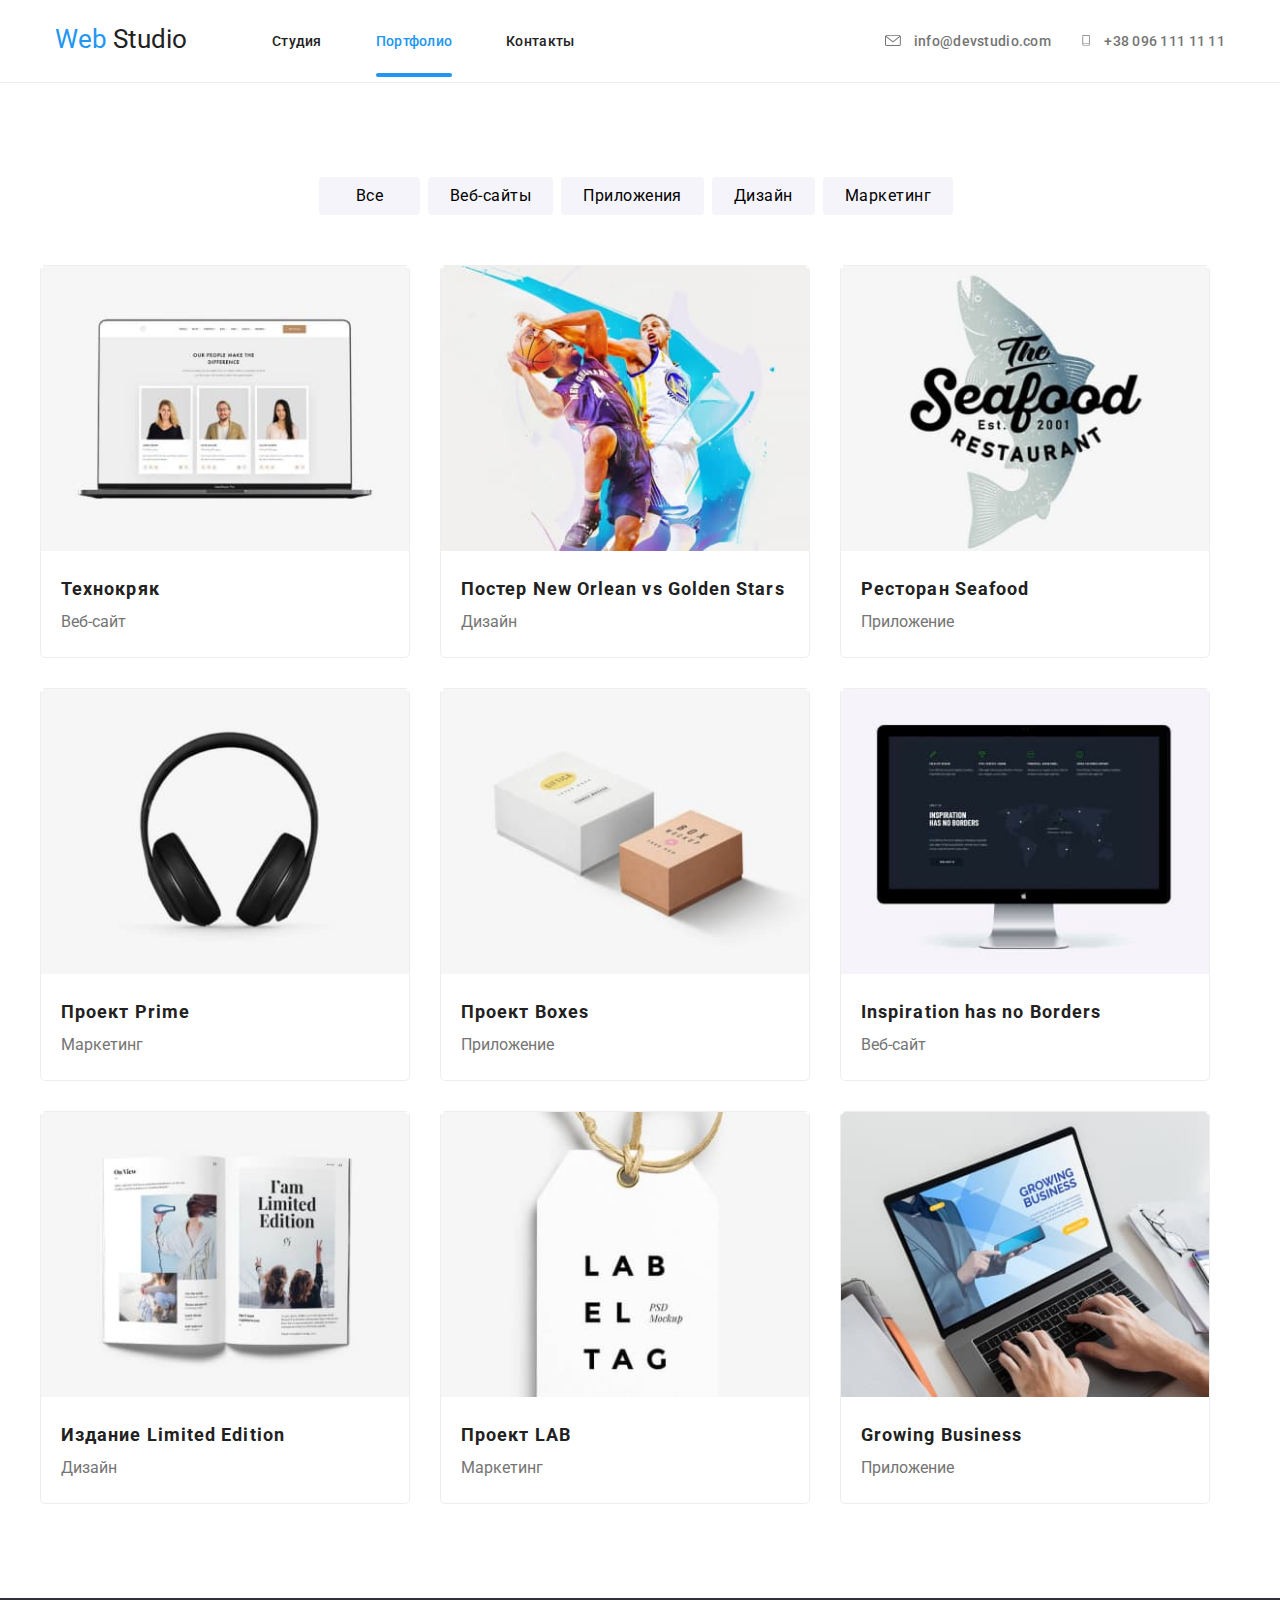
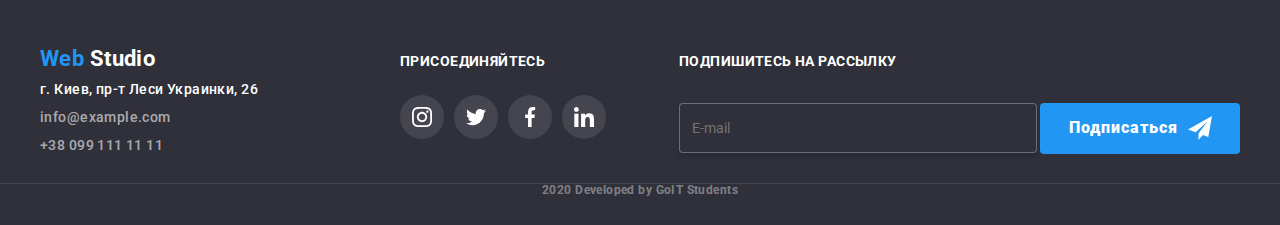
==== commit 97bec4a6: "исправление ошибок" ====
--- a/portfolio.html
+++ b/portfolio.html
@@ -5,10 +5,7 @@
     <meta name="viewport" content="width=device-width, initial-scale=1.0">
     <title>Document</title>
     <link href="https://fonts.googleapis.com/css2?family=Raleway:wght@700&family=Roboto:wght@500;700;900&display=swap" rel="stylesheet">
-    <link
-    rel="stylesheet"
-    href="https://cdnjs.cloudflare.com/ajax/libs/modern-normalize/0.6.0/modern-normalize.min.css"
-  />
+   
     <link rel="stylesheet" href="./css/main.min.css" />
 </head>
                                        <!-- Шапка сайта -->
@@ -238,7 +235,7 @@
             </li>
 </ul>
 </div>
-<div class="subscription">
+<div >
     <b class="join">Подпишитесь на рассылку</b><br>
     <div>
     <input type="email" class="footer-input" name="email" placeholder="E-mail ">
--- a/css/main.min.css
+++ b/css/main.min.css
@@ -1,2 +1,2 @@
-.icon-social,.icon-logo,.modal{top:50%;left:50%;-webkit-transform:translate(-50%, -50%);transform:translate(-50%, -50%)}.icon-social,.icon-footer{padding:12px;width:44px;height:44px}/*! modern-normalize v0.6.0 | MIT License | https://github.com/sindresorhus/modern-normalize */*,*::before,*::after{-webkit-box-sizing:border-box;box-sizing:border-box}:root{-moz-tab-size:4;-o-tab-size:4;tab-size:4}html{line-height:1.15;-webkit-text-size-adjust:100%}body{margin:0}body{font-family:system-ui,-apple-system,"Segoe UI",Roboto,Helvetica,Arial,sans-serif,"Apple Color Emoji","Segoe UI Emoji"}hr{height:0}abbr[title]{-webkit-text-decoration:underline dotted;text-decoration:underline dotted}b,strong{font-weight:bolder}code,kbd,samp,pre{font-family:SFMono-Regular, Consolas, "Liberation Mono", Menlo, monospace;font-size:1em}small{font-size:80%}sub,sup{font-size:75%;line-height:0;position:relative;vertical-align:baseline}sub{bottom:-0.25em}sup{top:-0.5em}button,input,optgroup,select,textarea{font-family:inherit;font-size:100%;line-height:1.15;margin:0}button,select{text-transform:none}button,[type="button"],[type="reset"],[type="submit"]{-webkit-appearance:button}button::-moz-focus-inner,[type="button"]::-moz-focus-inner,[type="reset"]::-moz-focus-inner,[type="submit"]::-moz-focus-inner{border-style:none;padding:0}button:-moz-focusring,[type="button"]:-moz-focusring,[type="reset"]:-moz-focusring,[type="submit"]:-moz-focusring{outline:1px dotted ButtonText}fieldset{padding:0.35em 0.75em 0.625em}legend{padding:0}progress{vertical-align:baseline}[type="number"]::-webkit-inner-spin-button,[type="number"]::-webkit-outer-spin-button{height:auto}[type="search"]{-webkit-appearance:textfield;outline-offset:-2px}[type="search"]::-webkit-search-decoration{-webkit-appearance:none}::-webkit-file-upload-button{-webkit-appearance:button;font:inherit}summary{display:list-item}.buttons{background-color:#f5f4fa;letter-spacing:0.03em;line-height:1.6;text-align:center;-webkit-box-pack:center;-ms-flex-pack:center;justify-content:center;margin:0 8px 0 0;padding:6px 22px;border-radius:4px;border:transparent;min-width:101px;-webkit-transition:all 250ms cubic-bezier(0.4, 0, 0.2, 1);transition:all 250ms cubic-bezier(0.4, 0, 0.2, 1)}.buttons:hover,.buttons:focus{background-color:#2196f3;color:#fff;font-family:inherit;font-weight:500;font-size:16px;line-height:1.6;text-align:center;-webkit-box-shadow:0px 2px 2px rgba(0,0,0,0.12),0px 1px 2px rgba(0,0,0,0.08),0px 3px 1px rgba(0,0,0,0.1);box-shadow:0px 2px 2px rgba(0,0,0,0.12),0px 1px 2px rgba(0,0,0,0.08),0px 3px 1px rgba(0,0,0,0.1)}.buttons :first-child{margin-left:0}.buttons-list{margin:0;padding:94px 0 50px 0;display:-webkit-box;display:-ms-flexbox;display:flex}.buttons-container{display:-webkit-box;display:-ms-flexbox;display:flex;-webkit-box-pack:center;-ms-flex-pack:center;justify-content:center;border-top:1px solid #ECECEC}.upper-logo{font-family:Roboto,sans-serif;font-size:26px;line-height:1.2;color:#212121;padding-top:24px;padding-bottom:25px;-webkit-transition:all 250ms cubic-bezier(0.4, 0, 0.2, 1);transition:all 250ms cubic-bezier(0.4, 0, 0.2, 1)}.upper-logo:hover,.upper-logo:focus{color:#2196f3}.colortext{color:#2196f3}.container{width:1200px;padding-right:15px;padding-left:15px;margin:0 auto;-webkit-box-align:center;-ms-flex-align:center;align-items:center;-webkit-box-pack:center;-ms-flex-pack:center;justify-content:center}nav{display:-webkit-box;display:-ms-flexbox;display:flex}.container-nav{display:-webkit-box;display:-ms-flexbox;display:flex;width:1200px;padding-right:15px;padding-left:15px;margin:0 auto;-webkit-box-align:center;-ms-flex-align:center;align-items:center;-webkit-box-pack:center;-ms-flex-pack:center;justify-content:center}.pages{margin:0;padding:0}.pages-list{display:inline-block;margin:0  50px 0  0;padding:32px 0}.pages-list:first-child{margin-left:85px}.pages-list:last-child{margin-right:0}.current{color:#2196f3;letter-spacing:0.02em;font-weight:500;font-size:14px;line-height:1.1;padding-bottom:28px;position:relative}.current::after{content:'';position:absolute;bottom:0;right:0;display:block;width:100%;height:4px;background:#2196f3;border-radius:2px}.site-nav{color:#212121;letter-spacing:0.02em;font-weight:500;font-size:14px;line-height:1.1;-webkit-transition:all 250ms cubic-bezier(0.4, 0, 0.2, 1);transition:all 250ms cubic-bezier(0.4, 0, 0.2, 1)}.site-nav:hover,.site-nav:focus{color:#2196f3}address{font-style:normal;margin-left:auto}.site-address{display:-webkit-box;display:-ms-flexbox;display:flex;margin:0;padding:0}.envelope{margin-right:30px}.address-list{padding:0}.address-list{color:#757575;letter-spacing:0.02em;font-style:normal;font-weight:500;font-size:14px;line-height:1.1px;fill:#757575;-webkit-transition:all 250ms cubic-bezier(0.4, 0, 0.2, 1);transition:all 250ms cubic-bezier(0.4, 0, 0.2, 1)}.address-list:hover,.address-list:focus{color:#2196f3;fill:#2196f3}.icon-envelope{margin-right:10px}.icon-phone{margin-right:10px}.address{margin:0;padding:0;-webkit-transition:all 250ms cubic-bezier(0.4, 0, 0.2, 1);transition:all 250ms cubic-bezier(0.4, 0, 0.2, 1)}button{display:inline-block}.order-button{color:#fff;font-family:inherit;font-size:16px;line-height:1.9;margin:0;padding:10px 32px;border-radius:4px;border:transparent;min-width:200px;background-color:#2196f3;-webkit-transition:all 250ms cubic-bezier(0.4, 0, 0.2, 1);transition:all 250ms cubic-bezier(0.4, 0, 0.2, 1)}.order-button:hover{background-color:#757575;color:#2196f3}.hero{letter-spacing:0.06em;text-align:center;padding-top:200px;padding-bottom:200px;background-image:-webkit-gradient(linear, left top, left bottom, from(rgba(47,48,58,0.8)), to(rgba(47,48,58,0.8))),url(../images/hero.jpg);background-image:linear-gradient(rgba(47,48,58,0.8), rgba(47,48,58,0.8)),url(../images/hero.jpg);max-width:1600px;height:600px;background-size:cover;background-repeat:no-repeat;background-position:center;margin:auto}.hero-title{color:#fff;font-weight:900;font-size:44px;line-height:1.4;text-transform:uppercase;width:696px;margin:auto}.advantages-container{padding-top:94px;display:-webkit-box;display:-ms-flexbox;display:flex;width:1200px;padding-right:15px;padding-left:15px;margin:0 auto}.advantages{display:-webkit-box;display:-ms-flexbox;display:flex;padding:0 0 94px 0;margin:0;border-bottom:1px solid #ECECEC}.advantages-list{padding:0}.advantages-list:not(:last-child){margin-right:30px}.image{display:block;max-width:100%;height:auto}.advantages-icon{background-color:#f5f4fa;width:270px;height:120px;padding:25px}.advantages-title{font-size:14px;line-height:1.1;text-transform:uppercase;margin:0;padding:30px 0 0 0}.advantages-text{color:#757575;font-size:14px;line-height:1.7;margin:0;padding:10px 0 0 0}.section{letter-spacing:0.03em;padding-bottom:94px;margin:0}.section-app{display:-webkit-box;display:-ms-flexbox;display:flex;padding:0 0 94px 0}.item{position:relative}.section-app>.item+.item{padding:0;margin:0 0 0 30px}.item :first-child{padding-left:0}.section-list{color:#fff;background:rgba(47,48,58,0.8);text-transform:uppercase;font-size:14px;line-height:1.1;letter-spacing:0.03em;margin:0;padding-top:27px;padding-bottom:27px;text-align:center;position:absolute;display:block;bottom:0;width:100%;-webkit-transition:all 250ms cubic-bezier(0.4, 0, 0.2, 1);transition:all 250ms cubic-bezier(0.4, 0, 0.2, 1)}.section-list:hover,.section-list:focus{color:#2196f3}.section-title{color:#212121;font-size:36px;line-height:1.2;text-align:center;padding:94px 0 50px 0;margin:0}.section-team{background-color:#f5f4fa;margin:auto;padding:0 0 94px 0;width:1600px}.team-names{line-height:1.2;display:-webkit-box;display:-ms-flexbox;display:flex;padding:0 215px;margin:0}.image-team{display:block}.cards{width:270px;margin:0 30px 0 0;padding:0;-webkit-box-shadow:0px 2px 1px rgba(0,0,0,0.2),0px 1px 1px rgba(0,0,0,0.14),0px 1px 3px rgba(0,0,0,0.12);box-shadow:0px 2px 1px rgba(0,0,0,0.2),0px 1px 1px rgba(0,0,0,0.14),0px 1px 3px rgba(0,0,0,0.12)}.cards:last-child{margin:0}.names{margin:0;padding:30px 0 10px 0;text-align:center}.occupation{color:#757575;padding:0 0 16px 0;text-align:center;margin:0}.social{display:-webkit-box;display:-ms-flexbox;display:flex;margin:0;padding:0 0 24px 0;-webkit-box-pack:space-evenly;-ms-flex-pack:space-evenly;justify-content:space-evenly}.social:not(:last-child){margin-right:30px}.social-links{color:#AFB1B8;display:-webkit-box;display:-ms-flexbox;display:flex;border-radius:50%;background-color:rgba(255,255,255,0.1);-webkit-transition:all 250ms cubic-bezier(0.4, 0, 0.2, 1);transition:all 250ms cubic-bezier(0.4, 0, 0.2, 1)}.social-links:hover{background-color:#2196f3;border-radius:50%}.social-footer .social-links:not(:last-child){margin-right:10px}.social-footer .social-links:hover{background-color:#2196f3}.social-links .social-link{height:44px;width:44px;position:relative}.icon-social{fill:#757575;text-align:center;position:absolute;-webkit-transition:all 250ms cubic-bezier(0.4, 0, 0.2, 1);transition:all 250ms cubic-bezier(0.4, 0, 0.2, 1)}.icon-social:hover{fill:#fff}.visually-hidden{display:none;visibility:hidden}.social-footer{display:-webkit-inline-box;display:-ms-inline-flexbox;display:inline-flex;margin:20px 0 0 0;padding:0}.icon-footer{fill:#fff}.social-footer .social-links:not(:last-child){margin-right:10px}.social-footer .social-links:hover{background-color:#2196f3}.works .products{-ms-flex-wrap:wrap;flex-wrap:wrap;padding:0 0 94px 0;display:-webkit-box;display:-ms-flexbox;display:flex}.works .products :nth-child(3n){margin-right:0}.products-list{-ms-flex-wrap:wrap;flex-wrap:wrap;width:370px;margin-right:30px;margin-bottom:30px;border:1px solid #eee;border-radius:5px;-webkit-transition:all var(--transition-cubic);transition:all var(--transition-cubic)}.products-list:nth-last-child(-n+3){margin-bottom:0}.products-list:hover,.products-list:focus{-webkit-box-shadow:1px 4px 6px rgba(0,0,0,0.16),0px 4px 4px rgba(0,0,0,0.06),0px 1px 1px rgba(0,0,0,0.12);box-shadow:1px 4px 6px rgba(0,0,0,0.16),0px 4px 4px rgba(0,0,0,0.06),0px 1px 1px rgba(0,0,0,0.12);border:1px solid #eee}.p{padding:20px;width:100%;height:100%}.technokryk-definition{color:#fff;font-size:18px;line-height:1.6;letter-spacing:0.03em;background-color:#2196f3;padding:63px 24px;display:-webkit-box;display:-ms-flexbox;display:flex;position:absolute;top:100%;bottom:0;-webkit-transition:all 250ms cubic-bezier(0.4, 0, 0.2, 1);transition:all 250ms cubic-bezier(0.4, 0, 0.2, 1)}.works-card:hover .technokryk-definition{-webkit-transition:all 250ms cubic-bezier(0.4, 0, 0.2, 1);transition:all 250ms cubic-bezier(0.4, 0, 0.2, 1);opacity:1;top:0}.image{-webkit-transition:all 250ms cubic-bezier(0.4, 0, 0.2, 1);transition:all 250ms cubic-bezier(0.4, 0, 0.2, 1)}.image:hover,.image:focus{color:#2196f3;-webkit-transition:all 250ms cubic-bezier(0.4, 0, 0.2, 1);transition:all 250ms cubic-bezier(0.4, 0, 0.2, 1)}.works-card{position:relative;overflow:hidden}.works-description{color:#212121;line-height:1.6;font-size:18px;margin:0}.works-description:focus{color:#2196f3}.works-projects{color:#212121;letter-spacing:0.06em;font-size:18px;line-height:2;margin:0;-webkit-transition:all 250ms cubic-bezier(0.4, 0, 0.2, 1);transition:all 250ms cubic-bezier(0.4, 0, 0.2, 1)}.works-projects:hover,.works-projects:focus{color:#2196f3}.works-list{color:#757575;line-height:1.9;margin:0;-webkit-transition:all 250ms cubic-bezier(0.4, 0, 0.2, 1);transition:all 250ms cubic-bezier(0.4, 0, 0.2, 1)}.works-list:hover,.works-list:focus{color:#2196f3}.clients{margin:0;padding:0 215px}.companies-list{padding:0 0 94px 0;display:-webkit-box;display:-ms-flexbox;display:flex;-webkit-box-pack:justify;-ms-flex-pack:justify;justify-content:space-between}.companies-list :first-child{margin:0}.section-companies{position:relative;-webkit-transition:all 250ms cubic-bezier(0.4, 0, 0.2, 1);transition:all 250ms cubic-bezier(0.4, 0, 0.2, 1);outline:1px solid #AFB1B8;width:170px;height:90px}.section-companies:focus,.section-companies:hover{outline:1px solid #2196f3}.companies-link{width:170px;height:90px;margin:0;padding:0}.icon-logo{position:absolute;-webkit-transition:all 250ms cubic-bezier(0.4, 0, 0.2, 1);transition:all 250ms cubic-bezier(0.4, 0, 0.2, 1);fill:#AFB1B8}.icon-logo:hover{fill:#2196f3}footer{line-height:2;margin:0 auto;background-color:#2F303A;color:#fff;font-weight:700;letter-spacing:0.03em;font-size:14px;line-height:1.1;padding-bottom:28px}.footer-container{background-color:#2F303A;color:#fff;font-size:14px;font-weight:500;letter-spacing:0.03em;line-height:2;display:-webkit-box;display:-ms-flexbox;display:flex;padding:48px 0 24px 0;margin-left:auto;margin-right:auto;-webkit-box-align:baseline;-ms-flex-align:baseline;align-items:baseline;-webkit-box-pack:justify;-ms-flex-pack:justify;justify-content:space-between;width:1600px}.footer-block{padding-right:69px;margin-left:214px}.logo{font-family:Roboto,sans-serif;font-weight:700;font-size:22px;line-height:1.2;color:#fff;margin:0;-webkit-transition:all 250ms cubic-bezier(0.4, 0, 0.2, 1);transition:all 250ms cubic-bezier(0.4, 0, 0.2, 1)}.logo:hover,.logo:focus{color:#2196f3}.footer-input{width:358px;height:50px;border-radius:4px;background-color:#2F303A;padding:18px 12px;border:1px solid rgba(255,255,255,0.3);-webkit-box-shadow:0px 4px 4px rgba(0,0,0,0.15);box-shadow:0px 4px 4px rgba(0,0,0,0.15)}.footer-input:focus{color:#fff}.subscription{margin-right:216px}.button-footer{position:relative;background-color:#2196f3;color:#fff;font-family:inherit;font-weight:900;font-size:16px;line-height:1.9;letter-spacing:0.06em;margin:0;padding:10px 62px 10px 29px;border-radius:4px;border:transparent;-webkit-transition:all 250ms cubic-bezier(0.4, 0, 0.2, 1);transition:all 250ms cubic-bezier(0.4, 0, 0.2, 1)}.button-footer:hover,.button-footer:focus{background-color:#212121}.join{text-transform:uppercase;display:-webkit-box;display:-ms-flexbox;display:flex;-webkit-transition:all 250ms cubic-bezier(0.4, 0, 0.2, 1);transition:all 250ms cubic-bezier(0.4, 0, 0.2, 1)}.join:hover,.join:focus{color:#2196f3}.icon-join{position:absolute;top:13px;left:148px}.mail{color:rgba(255,255,255,0.6);font-style:normal;-webkit-transition:all 250ms cubic-bezier(0.4, 0, 0.2, 1);transition:all 250ms cubic-bezier(0.4, 0, 0.2, 1)}.mail:hover,.mail:focus{color:#2196f3}.copyright{color:rgba(255,255,255,0.4);font-size:12px;text-align:center;background-color:#2F303A;width:1600px;margin:0 auto;border-top:1px solid rgba(255,255,255,0.1)}.backdrop{background-color:rgba(0,0,0,0.2);position:fixed;top:0;left:0;width:100%;height:1024px;-webkit-transition:opacity 250ms cubic-bezier(0.4, 0, 0.2, 1);transition:opacity 250ms cubic-bezier(0.4, 0, 0.2, 1)}.backdrop.is-hidden{opacity:0;pointer-events:none}.modal{position:absolute;-webkit-transform:scale(1);transform:scale(1);-webkit-transition:-webkit-transform 250ms cubic-bezier(0.4, 0, 0.2, 1);transition:-webkit-transform 250ms cubic-bezier(0.4, 0, 0.2, 1);transition:transform 250ms cubic-bezier(0.4, 0, 0.2, 1);transition:transform 250ms cubic-bezier(0.4, 0, 0.2, 1), -webkit-transform 250ms cubic-bezier(0.4, 0, 0.2, 1);width:528px;height:581px;background-color:#fff;letter-spacing:0.03em;color:#757575;font-weight:500;font-size:14px}.backdrop.is-hidden.modal{-webkit-transform:translate(-50%, -50%) scale(0.8);transform:translate(-50%, -50%) scale(0.8)}.icon-close{position:absolute;border-radius:50%;-webkit-box-shadow:0px 2px 1px rgba(0,0,0,0.2),0px 1px 1px rgba(0,0,0,0.14),0px 1px 3px rgba(0,0,0,0.12);box-shadow:0px 2px 1px rgba(0,0,0,0.2),0px 1px 1px rgba(0,0,0,0.14),0px 1px 3px rgba(0,0,0,0.12);width:30px;height:30px;padding:9px 9px 10px 10px;left:507px;background-color:#fff;bottom:560px}.form-title{font-weight:700;font-size:20px;line-height:1.2;text-align:center;letter-spacing:0.03em;display:-webkit-box;display:-ms-flexbox;display:flex;padding:40px 40px 0 40px;color:#212121}.form-field{position:relative}.form-label{position:absolute;top:42px;left:82px;-webkit-transition:all 250ms cubic-bezier(0.4, 0, 0.2, 1);transition:all 250ms cubic-bezier(0.4, 0, 0.2, 1);line-height:1.1;letter-spacing:0.01em}.form-input:focus+.form-label,.form-input:not(:placeholder-shown)+.form-label{-webkit-transform:translateY(-32px) translateX(-23px);transform:translateY(-32px) translateX(-23px);color:#2196f3}.form-input{border:1px solid rgba(33,33,33,0.2);border-radius:4px;margin:28px 40px 0 40px;width:448px;height:40px;padding-left:42px;-webkit-transition:all 250ms cubic-bezier(0.4, 0, 0.2, 1);transition:all 250ms cubic-bezier(0.4, 0, 0.2, 1)}.form-input:focus{border:1px solid #2196f3;outline:none}.form-icon{width:12px;height:12px;position:absolute;top:44px;left:59px}.form-input:focus ~ .form-icon{fill:#2196f3}.comment{border:1px solid rgba(33,33,33,0.2);border-radius:4px;width:448px;padding:12px 16px;letter-spacing:0.01em;color:#757575;-webkit-transition:all 250ms cubic-bezier(0.4, 0, 0.2, 1);transition:all 250ms cubic-bezier(0.4, 0, 0.2, 1)}.comment:focus{border:1px solid #2196f3;outline:none}.comment-field{margin:28px 40px 0 40px}textarea{resize:none}.check{padding:20px 51px 30px 51px;line-height:1.7}.policy{position:relative;padding-left:25px;display:block}.icon-square{position:absolute;left:0;bottom:5px}.checkbox:checked ~ .icon-square{opacity:0}.icon-check{position:absolute;left:0;bottom:5px;opacity:0}.checkbox:checked ~ .icon-check{opacity:1;fill:#2196f3}.checkbox{-webkit-appearance:none;display:block}.agreement{color:#2196f3;text-decoration:underline}.send-button{color:#fff;font-size:16px;line-height:1.9;margin:0;padding:10px 55px;border-radius:4px;border:transparent;min-width:200px;background-color:#2196f3;-webkit-transition:all 250ms cubic-bezier(0.4, 0, 0.2, 1);transition:all 250ms cubic-bezier(0.4, 0, 0.2, 1)}.send-button:hover,.send-button:focus{background-color:#212121;border:transparent}.send{text-align:center}body{background-color:#fff;font-family:Roboto,sans-serif}a{text-decoration:none}ul{list-style-type:none}header{width:1200px;margin:0 auto}
+.icon-social,.icon-logo{top:50%;left:50%;-webkit-transform:translate(-50%, -50%);transform:translate(-50%, -50%)}.icon-social,.icon-footer{padding:12px;width:44px;height:44px}/*! modern-normalize v0.6.0 | MIT License | https://github.com/sindresorhus/modern-normalize */*,*::before,*::after{-webkit-box-sizing:border-box;box-sizing:border-box}:root{-moz-tab-size:4;-o-tab-size:4;tab-size:4}html{line-height:1.15;-webkit-text-size-adjust:100%}body{margin:0}body{font-family:system-ui,-apple-system,"Segoe UI",Roboto,Helvetica,Arial,sans-serif,"Apple Color Emoji","Segoe UI Emoji"}hr{height:0}abbr[title]{-webkit-text-decoration:underline dotted;text-decoration:underline dotted}b,strong{font-weight:bolder}code,kbd,samp,pre{font-family:SFMono-Regular, Consolas, "Liberation Mono", Menlo, monospace;font-size:1em}small{font-size:80%}sub,sup{font-size:75%;line-height:0;position:relative;vertical-align:baseline}sub{bottom:-0.25em}sup{top:-0.5em}button,input,optgroup,select,textarea{font-family:inherit;font-size:100%;line-height:1.15;margin:0}button,select{text-transform:none}button,[type="button"],[type="reset"],[type="submit"]{-webkit-appearance:button}button::-moz-focus-inner,[type="button"]::-moz-focus-inner,[type="reset"]::-moz-focus-inner,[type="submit"]::-moz-focus-inner{border-style:none;padding:0}button:-moz-focusring,[type="button"]:-moz-focusring,[type="reset"]:-moz-focusring,[type="submit"]:-moz-focusring{outline:1px dotted ButtonText}fieldset{padding:0.35em 0.75em 0.625em}legend{padding:0}progress{vertical-align:baseline}[type="number"]::-webkit-inner-spin-button,[type="number"]::-webkit-outer-spin-button{height:auto}[type="search"]{-webkit-appearance:textfield;outline-offset:-2px}[type="search"]::-webkit-search-decoration{-webkit-appearance:none}::-webkit-file-upload-button{-webkit-appearance:button;font:inherit}summary{display:list-item}.buttons{background-color:#f5f4fa;letter-spacing:0.03em;line-height:1.6;text-align:center;-webkit-box-pack:center;-ms-flex-pack:center;justify-content:center;margin:0 8px 0 0;padding:6px 22px;border-radius:4px;border:transparent;min-width:101px;-webkit-transition:all 250ms cubic-bezier(0.4, 0, 0.2, 1);transition:all 250ms cubic-bezier(0.4, 0, 0.2, 1)}.buttons:hover,.buttons:focus{background-color:#2196f3;color:#fff;font-family:inherit;font-weight:500;font-size:16px;line-height:1.6;text-align:center;-webkit-box-shadow:0px 2px 2px rgba(0,0,0,0.12),0px 1px 2px rgba(0,0,0,0.08),0px 3px 1px rgba(0,0,0,0.1);box-shadow:0px 2px 2px rgba(0,0,0,0.12),0px 1px 2px rgba(0,0,0,0.08),0px 3px 1px rgba(0,0,0,0.1)}.buttons :first-child{margin-left:0}.buttons-list{margin:0;padding:94px 0 50px 0;display:-webkit-box;display:-ms-flexbox;display:flex}.buttons-container{display:-webkit-box;display:-ms-flexbox;display:flex;-webkit-box-pack:center;-ms-flex-pack:center;justify-content:center;border-top:1px solid #ECECEC}.upper-logo{font-family:Roboto,sans-serif;font-size:26px;line-height:1.2;color:#212121;padding-top:24px;padding-bottom:25px;-webkit-transition:all 250ms cubic-bezier(0.4, 0, 0.2, 1);transition:all 250ms cubic-bezier(0.4, 0, 0.2, 1)}.upper-logo:hover,.upper-logo:focus{color:#2196f3}.colortext{color:#2196f3}.container{width:1200px;margin:0 auto}nav{display:-webkit-box;display:-ms-flexbox;display:flex}.container-nav{display:-webkit-box;display:-ms-flexbox;display:flex;width:1200px;padding-right:15px;padding-left:15px;margin:0 auto;-webkit-box-align:center;-ms-flex-align:center;align-items:center;-webkit-box-pack:center;-ms-flex-pack:center;justify-content:center}.pages{margin:0;padding:0}.pages-list{display:inline-block;margin:0  50px 0  0;padding:32px 0}.pages-list:first-child{margin-left:85px}.pages-list:last-child{margin-right:0}.current{color:#2196f3;letter-spacing:0.02em;font-weight:500;font-size:14px;line-height:1.1;padding-bottom:28px;position:relative}.current::after{content:'';position:absolute;bottom:0;right:0;display:block;width:100%;height:4px;background:#2196f3;border-radius:2px}.site-nav{color:#212121;letter-spacing:0.02em;font-weight:500;font-size:14px;line-height:1.1;-webkit-transition:all 250ms cubic-bezier(0.4, 0, 0.2, 1);transition:all 250ms cubic-bezier(0.4, 0, 0.2, 1)}.site-nav:hover,.site-nav:focus{color:#2196f3}address{font-style:normal;margin-left:auto}.site-address{display:-webkit-box;display:-ms-flexbox;display:flex;margin:0;padding:0}.envelope{margin-right:30px}.address-list{padding:0}.address-list{color:#757575;letter-spacing:0.02em;font-style:normal;font-weight:500;font-size:14px;line-height:1.1px;fill:#757575;-webkit-transition:all 250ms cubic-bezier(0.4, 0, 0.2, 1);transition:all 250ms cubic-bezier(0.4, 0, 0.2, 1)}.address-list:hover,.address-list:focus{color:#2196f3;fill:#2196f3}.icon-envelope{margin-right:10px}.icon-phone{margin-right:10px}.address{margin:0;padding:0;-webkit-transition:all 250ms cubic-bezier(0.4, 0, 0.2, 1);transition:all 250ms cubic-bezier(0.4, 0, 0.2, 1)}button{display:inline-block}.order-button{color:#fff;font-family:inherit;font-size:16px;line-height:1.9;margin:0;padding:10px 32px;border-radius:4px;border:transparent;min-width:200px;background-color:#2196f3;-webkit-transition:all 250ms cubic-bezier(0.4, 0, 0.2, 1);transition:all 250ms cubic-bezier(0.4, 0, 0.2, 1)}.order-button:hover{background-color:#757575;color:#2196f3}.hero{letter-spacing:0.06em;text-align:center;padding-top:200px;padding-bottom:200px;background-image:-webkit-gradient(linear, left top, left bottom, from(rgba(47,48,58,0.8)), to(rgba(47,48,58,0.8))),url(../images/hero.jpg);background-image:linear-gradient(rgba(47,48,58,0.8), rgba(47,48,58,0.8)),url(../images/hero.jpg);max-width:1600px;height:600px;background-size:cover;background-repeat:no-repeat;background-position:center;margin:auto}.hero-title{color:#fff;font-weight:900;font-size:44px;line-height:1.4;text-transform:uppercase;width:696px;margin:auto}.advantages-container{padding-top:94px;display:-webkit-box;display:-ms-flexbox;display:flex;width:1200px;padding:94px 15px 0 15px;margin:0 auto}.advantages{display:-webkit-box;display:-ms-flexbox;display:flex;padding:0 0 94px 0;margin:0;border-bottom:1px solid #ECECEC}.advantages-list{padding:0;width:270px}.advantages-list:not(:last-child){margin-right:30px}.image{display:block;max-width:100%;height:auto}.advantages-icon{background-color:#f5f4fa;width:270px;height:120px;padding:25px 0}.advantages-title{font-size:14px;line-height:1.1;text-transform:uppercase;margin:0;padding:30px 0 0 0}.advantages-text{color:#757575;font-size:14px;line-height:1.7;margin:0;padding:10px 0 0 0}.section{letter-spacing:0.03em;padding-bottom:94px;margin:0}.section-app{display:-webkit-box;display:-ms-flexbox;display:flex;padding:0 15px 94px 15px;margin:0}.item{position:relative}.section-app>.item+.item{padding:0;margin:0 0 0 30px}.item :first-child{padding-left:0}.section-list{color:#fff;background:rgba(47,48,58,0.8);text-transform:uppercase;font-size:14px;line-height:1.1;letter-spacing:0.03em;margin:0;padding-top:27px;padding-bottom:27px;text-align:center;position:absolute;display:block;bottom:0;width:100%;-webkit-transition:all 250ms cubic-bezier(0.4, 0, 0.2, 1);transition:all 250ms cubic-bezier(0.4, 0, 0.2, 1)}.section-list:hover,.section-list:focus{color:#2196f3}.section-title{color:#212121;font-size:36px;line-height:1.2;text-align:center;padding:94px 0 50px 0;margin:0 auto;width:1200px}.section-team{background-color:#f5f4fa;margin:auto;padding:0 0 94px 0;width:1200px}.team-names{line-height:1.2;display:-webkit-box;display:-ms-flexbox;display:flex;padding:0 15px;margin:0 auto;-webkit-box-pack:center;-ms-flex-pack:center;justify-content:center;width:1200px}.image-team{display:block}.cards{width:270px;margin:0 30px 0 0;padding:0;-webkit-box-shadow:0px 2px 1px rgba(0,0,0,0.2),0px 1px 1px rgba(0,0,0,0.14),0px 1px 3px rgba(0,0,0,0.12);box-shadow:0px 2px 1px rgba(0,0,0,0.2),0px 1px 1px rgba(0,0,0,0.14),0px 1px 3px rgba(0,0,0,0.12)}.cards:last-child{margin:0}.names{margin:0;padding:30px 0 10px 0;text-align:center}.occupation{color:#757575;padding:0 0 16px 0;text-align:center;margin:0}.social{display:-webkit-box;display:-ms-flexbox;display:flex;margin:0;padding:0 0 24px 0;-webkit-box-pack:space-evenly;-ms-flex-pack:space-evenly;justify-content:space-evenly}.social:not(:last-child){margin-right:30px}.social-links{color:#AFB1B8;display:-webkit-box;display:-ms-flexbox;display:flex;border-radius:50%;background-color:rgba(255,255,255,0.1);-webkit-transition:all 250ms cubic-bezier(0.4, 0, 0.2, 1);transition:all 250ms cubic-bezier(0.4, 0, 0.2, 1)}.social-links:hover{background-color:#2196f3;border-radius:50%}.social-footer .social-links:not(:last-child){margin-right:10px}.social-footer .social-links:hover{background-color:#2196f3}.social-links .social-link{height:44px;width:44px;position:relative}.icon-social{fill:#757575;text-align:center;position:absolute;-webkit-transition:all 250ms cubic-bezier(0.4, 0, 0.2, 1);transition:all 250ms cubic-bezier(0.4, 0, 0.2, 1)}.icon-social:hover{fill:#fff}.visually-hidden{display:none;visibility:hidden}.social-footer{display:-webkit-inline-box;display:-ms-inline-flexbox;display:inline-flex;margin:20px 0 0 0;padding:0}.icon-footer{fill:#fff}.social-footer .social-links:not(:last-child){margin-right:10px}.social-footer .social-links:hover{background-color:#2196f3}.works .products{-ms-flex-wrap:wrap;flex-wrap:wrap;padding:0 0 94px 0;display:-webkit-box;display:-ms-flexbox;display:flex}.works .products :nth-child(3n){margin-right:0}.products-list{-ms-flex-wrap:wrap;flex-wrap:wrap;width:370px;margin-right:30px;margin-bottom:30px;border:1px solid #eee;border-radius:5px;-webkit-transition:all var(--transition-cubic);transition:all var(--transition-cubic)}.products-list:nth-last-child(-n+3){margin-bottom:0}.products-list:hover,.products-list:focus{-webkit-box-shadow:1px 4px 6px rgba(0,0,0,0.16),0px 4px 4px rgba(0,0,0,0.06),0px 1px 1px rgba(0,0,0,0.12);box-shadow:1px 4px 6px rgba(0,0,0,0.16),0px 4px 4px rgba(0,0,0,0.06),0px 1px 1px rgba(0,0,0,0.12);border:1px solid #eee}.p{padding:20px;width:100%;height:100%}.technokryk-definition{color:#fff;font-size:18px;line-height:1.6;letter-spacing:0.03em;background-color:#2196f3;padding:63px 24px;display:-webkit-box;display:-ms-flexbox;display:flex;position:absolute;top:100%;bottom:0;-webkit-transition:all 250ms cubic-bezier(0.4, 0, 0.2, 1);transition:all 250ms cubic-bezier(0.4, 0, 0.2, 1)}.works-card:hover .technokryk-definition{-webkit-transition:all 250ms cubic-bezier(0.4, 0, 0.2, 1);transition:all 250ms cubic-bezier(0.4, 0, 0.2, 1);opacity:1;top:0}.image{-webkit-transition:all 250ms cubic-bezier(0.4, 0, 0.2, 1);transition:all 250ms cubic-bezier(0.4, 0, 0.2, 1)}.image:hover,.image:focus{color:#2196f3;-webkit-transition:all 250ms cubic-bezier(0.4, 0, 0.2, 1);transition:all 250ms cubic-bezier(0.4, 0, 0.2, 1)}.works-card{position:relative;overflow:hidden}.works-description{color:#212121;line-height:1.6;font-size:18px;margin:0}.works-description:focus{color:#2196f3}.works-projects{color:#212121;letter-spacing:0.06em;font-size:18px;line-height:2;margin:0;-webkit-transition:all 250ms cubic-bezier(0.4, 0, 0.2, 1);transition:all 250ms cubic-bezier(0.4, 0, 0.2, 1)}.works-projects:hover,.works-projects:focus{color:#2196f3}.works-list{color:#757575;line-height:1.9;margin:0;-webkit-transition:all 250ms cubic-bezier(0.4, 0, 0.2, 1);transition:all 250ms cubic-bezier(0.4, 0, 0.2, 1)}.works-list:hover,.works-list:focus{color:#2196f3}.clients{margin:0;padding:0 215px}.companies-list{padding:0 15px 94px 15px;display:-webkit-box;display:-ms-flexbox;display:flex;-webkit-box-pack:justify;-ms-flex-pack:justify;justify-content:space-between}.companies-list :first-child{margin:0}.section-companies{position:relative;-webkit-transition:all 250ms cubic-bezier(0.4, 0, 0.2, 1);transition:all 250ms cubic-bezier(0.4, 0, 0.2, 1);outline:1px solid #AFB1B8;width:170px;height:90px}.section-companies:focus,.section-companies:hover{outline:1px solid #2196f3}.companies-link{width:170px;height:90px;margin:0;padding:0}.icon-logo{position:absolute;-webkit-transition:all 250ms cubic-bezier(0.4, 0, 0.2, 1);transition:all 250ms cubic-bezier(0.4, 0, 0.2, 1);fill:#AFB1B8}.icon-logo:hover{fill:#2196f3}footer{line-height:2;margin:0 auto;background-color:#2F303A;color:#fff;font-weight:700;letter-spacing:0.03em;font-size:14px;line-height:1.1;padding-bottom:28px}.footer-container{background-color:#2F303A;color:#fff;font-size:14px;font-weight:500;letter-spacing:0.03em;line-height:2;display:-webkit-box;display:-ms-flexbox;display:flex;padding:48px 0 24px 0;margin:0 auto;-webkit-box-align:baseline;-ms-flex-align:baseline;align-items:baseline;-webkit-box-pack:justify;-ms-flex-pack:justify;justify-content:space-between;width:1200px}.footer-block{padding-right:69px}.logo{font-family:Roboto,sans-serif;font-weight:700;font-size:22px;line-height:1.2;color:#fff;margin:0;-webkit-transition:all 250ms cubic-bezier(0.4, 0, 0.2, 1);transition:all 250ms cubic-bezier(0.4, 0, 0.2, 1)}.logo:hover,.logo:focus{color:#2196f3}.footer-input{width:358px;height:50px;border-radius:4px;background-color:#2F303A;padding:18px 12px;border:1px solid rgba(255,255,255,0.3);-webkit-box-shadow:0px 4px 4px rgba(0,0,0,0.15);box-shadow:0px 4px 4px rgba(0,0,0,0.15)}.footer-input:focus{color:#fff}.button-footer{position:relative;background-color:#2196f3;color:#fff;font-family:inherit;font-weight:900;font-size:16px;line-height:1.9;letter-spacing:0.06em;margin:0;padding:10px 62px 10px 29px;border-radius:4px;border:transparent;-webkit-transition:all 250ms cubic-bezier(0.4, 0, 0.2, 1);transition:all 250ms cubic-bezier(0.4, 0, 0.2, 1)}.button-footer:hover,.button-footer:focus{background-color:#212121}.join{text-transform:uppercase;display:-webkit-box;display:-ms-flexbox;display:flex;-webkit-transition:all 250ms cubic-bezier(0.4, 0, 0.2, 1);transition:all 250ms cubic-bezier(0.4, 0, 0.2, 1)}.join:hover,.join:focus{color:#2196f3}.icon-join{position:absolute;top:13px;left:148px}.mail{color:rgba(255,255,255,0.6);font-style:normal;-webkit-transition:all 250ms cubic-bezier(0.4, 0, 0.2, 1);transition:all 250ms cubic-bezier(0.4, 0, 0.2, 1)}.mail:hover,.mail:focus{color:#2196f3}.copyright{color:rgba(255,255,255,0.4);font-size:12px;text-align:center;background-color:#2F303A;margin:0 auto;border-top:1px solid rgba(255,255,255,0.1)}.backdrop{background-color:rgba(0,0,0,0.2);position:fixed;top:0;left:0;width:100%;height:1024px;-webkit-transition:opacity 250ms cubic-bezier(0.4, 0, 0.2, 1);transition:opacity 250ms cubic-bezier(0.4, 0, 0.2, 1)}.backdrop.is-hidden{opacity:0;pointer-events:none}.modal{position:absolute;top:50%;left:50%;-webkit-transform:translate(-50%, -50%) scale(1);transform:translate(-50%, -50%) scale(1);-webkit-transition:-webkit-transform 250ms cubic-bezier(0.4, 0, 0.2, 1);transition:-webkit-transform 250ms cubic-bezier(0.4, 0, 0.2, 1);transition:transform 250ms cubic-bezier(0.4, 0, 0.2, 1);transition:transform 250ms cubic-bezier(0.4, 0, 0.2, 1), -webkit-transform 250ms cubic-bezier(0.4, 0, 0.2, 1);width:528px;height:581px;background-color:#fff;letter-spacing:0.03em;color:#757575;font-weight:500;font-size:14px}.backdrop.is-hidden.modal{-webkit-transform:translate(-50%, -50%) scale(0.8);transform:translate(-50%, -50%) scale(0.8)}.icon-close{position:absolute;border-radius:50%;-webkit-box-shadow:0px 2px 1px rgba(0,0,0,0.2),0px 1px 1px rgba(0,0,0,0.14),0px 1px 3px rgba(0,0,0,0.12);box-shadow:0px 2px 1px rgba(0,0,0,0.2),0px 1px 1px rgba(0,0,0,0.14),0px 1px 3px rgba(0,0,0,0.12);width:30px;height:30px;padding:9px 9px 10px 10px;left:507px;background-color:#fff;bottom:560px}.form-title{font-weight:700;font-size:20px;line-height:1.2;text-align:center;letter-spacing:0.03em;display:-webkit-box;display:-ms-flexbox;display:flex;padding:40px 40px 0 40px;color:#212121}.form-field{position:relative}.form-label{position:absolute;top:42px;left:82px;-webkit-transition:all 250ms cubic-bezier(0.4, 0, 0.2, 1);transition:all 250ms cubic-bezier(0.4, 0, 0.2, 1);line-height:1.1;letter-spacing:0.01em}.form-input:focus+.form-label,.form-input:not(:placeholder-shown)+.form-label{-webkit-transform:translateY(-32px) translateX(-23px);transform:translateY(-32px) translateX(-23px);color:#2196f3}.form-input{border:1px solid rgba(33,33,33,0.2);border-radius:4px;margin:28px 40px 0 40px;width:448px;height:40px;padding-left:42px;-webkit-transition:all 250ms cubic-bezier(0.4, 0, 0.2, 1);transition:all 250ms cubic-bezier(0.4, 0, 0.2, 1)}.form-input:focus{border:1px solid #2196f3;outline:none}.form-icon{width:12px;height:12px;position:absolute;top:44px;left:59px}.form-input:focus ~ .form-icon{fill:#2196f3}.comment{border:1px solid rgba(33,33,33,0.2);border-radius:4px;width:448px;padding:12px 16px;letter-spacing:0.01em;color:#757575;-webkit-transition:all 250ms cubic-bezier(0.4, 0, 0.2, 1);transition:all 250ms cubic-bezier(0.4, 0, 0.2, 1)}.comment:focus{border:1px solid #2196f3;outline:none}.comment-field{margin:28px 40px 0 40px}textarea{resize:none}.check{padding:20px 51px 30px 51px;line-height:1.7}.policy{position:relative;padding-left:25px;display:block}.icon-square{position:absolute;left:0;bottom:5px}.checkbox:checked ~ .icon-square{opacity:0}.icon-check{position:absolute;left:0;bottom:5px;opacity:0}.checkbox:checked ~ .icon-check{opacity:1;fill:#2196f3}.checkbox{-webkit-appearance:none;display:block}.agreement{color:#2196f3;text-decoration:underline}.send-button{color:#fff;font-size:16px;line-height:1.9;margin:0;padding:10px 55px;border-radius:4px;border:transparent;min-width:200px;background-color:#2196f3;-webkit-transition:all 250ms cubic-bezier(0.4, 0, 0.2, 1);transition:all 250ms cubic-bezier(0.4, 0, 0.2, 1)}.send-button:hover,.send-button:focus{background-color:#212121;border:transparent}.send{text-align:center}body{background-color:#fff;font-family:Roboto,sans-serif}a{text-decoration:none}ul{list-style-type:none}header{width:1200px;margin:0 auto}
 /*# sourceMappingURL=main.min.css.map */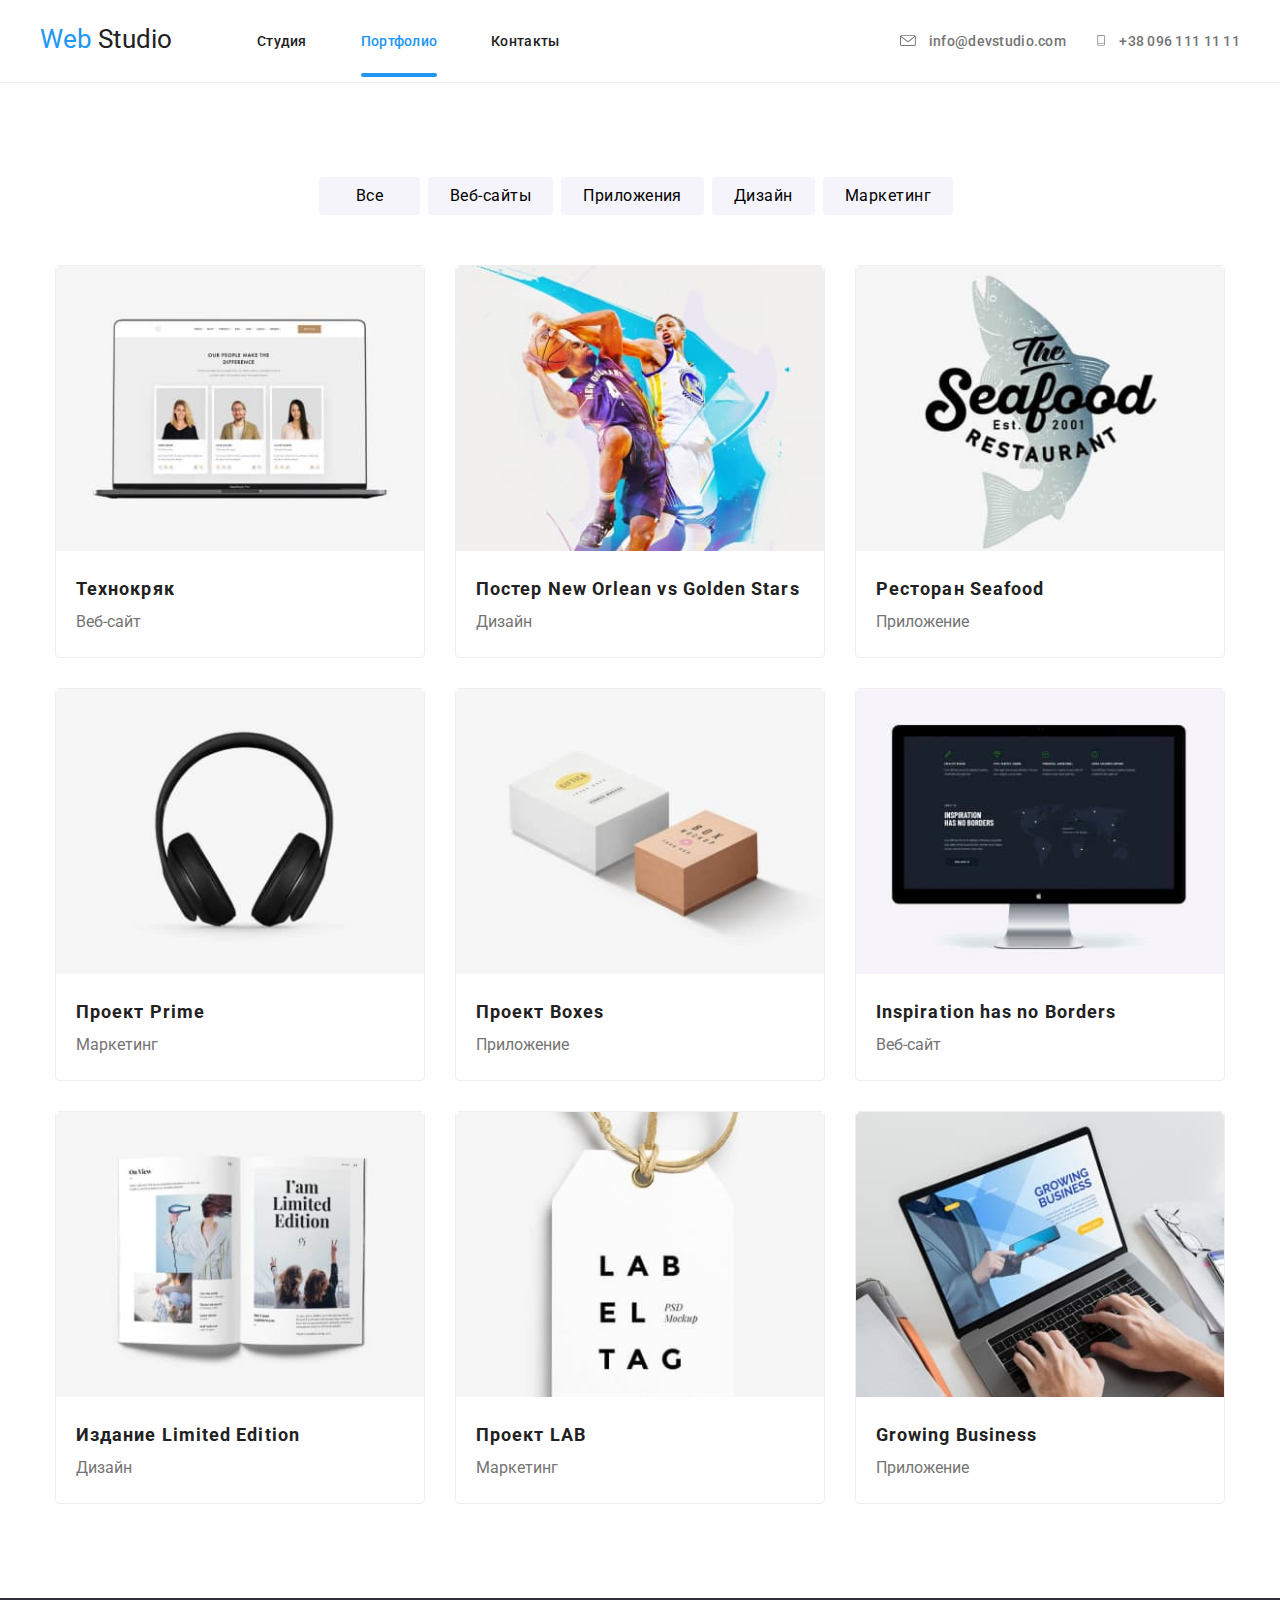
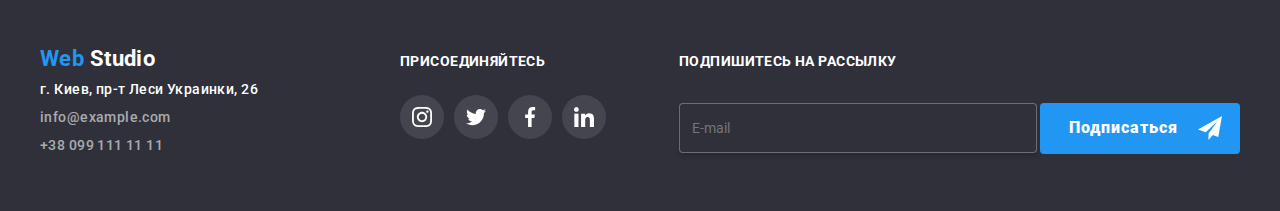
==== commit 7339d3de: "исправление геометрии" ====
--- a/portfolio.html
+++ b/portfolio.html
@@ -249,9 +249,7 @@
 </div>
 </div>
 </div>   
-<div >
-<p class="copyright">2020  Developed by GoIT Students </p>
-</div>  
+
  
 </footer> 
 <script src="./js/modal.js"></script>
--- a/css/main.min.css
+++ b/css/main.min.css
@@ -1,2 +1,2 @@
-.icon-social,.icon-logo{top:50%;left:50%;-webkit-transform:translate(-50%, -50%);transform:translate(-50%, -50%)}.icon-social,.icon-footer{padding:12px;width:44px;height:44px}/*! modern-normalize v0.6.0 | MIT License | https://github.com/sindresorhus/modern-normalize */*,*::before,*::after{-webkit-box-sizing:border-box;box-sizing:border-box}:root{-moz-tab-size:4;-o-tab-size:4;tab-size:4}html{line-height:1.15;-webkit-text-size-adjust:100%}body{margin:0}body{font-family:system-ui,-apple-system,"Segoe UI",Roboto,Helvetica,Arial,sans-serif,"Apple Color Emoji","Segoe UI Emoji"}hr{height:0}abbr[title]{-webkit-text-decoration:underline dotted;text-decoration:underline dotted}b,strong{font-weight:bolder}code,kbd,samp,pre{font-family:SFMono-Regular, Consolas, "Liberation Mono", Menlo, monospace;font-size:1em}small{font-size:80%}sub,sup{font-size:75%;line-height:0;position:relative;vertical-align:baseline}sub{bottom:-0.25em}sup{top:-0.5em}button,input,optgroup,select,textarea{font-family:inherit;font-size:100%;line-height:1.15;margin:0}button,select{text-transform:none}button,[type="button"],[type="reset"],[type="submit"]{-webkit-appearance:button}button::-moz-focus-inner,[type="button"]::-moz-focus-inner,[type="reset"]::-moz-focus-inner,[type="submit"]::-moz-focus-inner{border-style:none;padding:0}button:-moz-focusring,[type="button"]:-moz-focusring,[type="reset"]:-moz-focusring,[type="submit"]:-moz-focusring{outline:1px dotted ButtonText}fieldset{padding:0.35em 0.75em 0.625em}legend{padding:0}progress{vertical-align:baseline}[type="number"]::-webkit-inner-spin-button,[type="number"]::-webkit-outer-spin-button{height:auto}[type="search"]{-webkit-appearance:textfield;outline-offset:-2px}[type="search"]::-webkit-search-decoration{-webkit-appearance:none}::-webkit-file-upload-button{-webkit-appearance:button;font:inherit}summary{display:list-item}.buttons{background-color:#f5f4fa;letter-spacing:0.03em;line-height:1.6;text-align:center;-webkit-box-pack:center;-ms-flex-pack:center;justify-content:center;margin:0 8px 0 0;padding:6px 22px;border-radius:4px;border:transparent;min-width:101px;-webkit-transition:all 250ms cubic-bezier(0.4, 0, 0.2, 1);transition:all 250ms cubic-bezier(0.4, 0, 0.2, 1)}.buttons:hover,.buttons:focus{background-color:#2196f3;color:#fff;font-family:inherit;font-weight:500;font-size:16px;line-height:1.6;text-align:center;-webkit-box-shadow:0px 2px 2px rgba(0,0,0,0.12),0px 1px 2px rgba(0,0,0,0.08),0px 3px 1px rgba(0,0,0,0.1);box-shadow:0px 2px 2px rgba(0,0,0,0.12),0px 1px 2px rgba(0,0,0,0.08),0px 3px 1px rgba(0,0,0,0.1)}.buttons :first-child{margin-left:0}.buttons-list{margin:0;padding:94px 0 50px 0;display:-webkit-box;display:-ms-flexbox;display:flex}.buttons-container{display:-webkit-box;display:-ms-flexbox;display:flex;-webkit-box-pack:center;-ms-flex-pack:center;justify-content:center;border-top:1px solid #ECECEC}.upper-logo{font-family:Roboto,sans-serif;font-size:26px;line-height:1.2;color:#212121;padding-top:24px;padding-bottom:25px;-webkit-transition:all 250ms cubic-bezier(0.4, 0, 0.2, 1);transition:all 250ms cubic-bezier(0.4, 0, 0.2, 1)}.upper-logo:hover,.upper-logo:focus{color:#2196f3}.colortext{color:#2196f3}.container{width:1200px;margin:0 auto}nav{display:-webkit-box;display:-ms-flexbox;display:flex}.container-nav{display:-webkit-box;display:-ms-flexbox;display:flex;width:1200px;padding-right:15px;padding-left:15px;margin:0 auto;-webkit-box-align:center;-ms-flex-align:center;align-items:center;-webkit-box-pack:center;-ms-flex-pack:center;justify-content:center}.pages{margin:0;padding:0}.pages-list{display:inline-block;margin:0  50px 0  0;padding:32px 0}.pages-list:first-child{margin-left:85px}.pages-list:last-child{margin-right:0}.current{color:#2196f3;letter-spacing:0.02em;font-weight:500;font-size:14px;line-height:1.1;padding-bottom:28px;position:relative}.current::after{content:'';position:absolute;bottom:0;right:0;display:block;width:100%;height:4px;background:#2196f3;border-radius:2px}.site-nav{color:#212121;letter-spacing:0.02em;font-weight:500;font-size:14px;line-height:1.1;-webkit-transition:all 250ms cubic-bezier(0.4, 0, 0.2, 1);transition:all 250ms cubic-bezier(0.4, 0, 0.2, 1)}.site-nav:hover,.site-nav:focus{color:#2196f3}address{font-style:normal;margin-left:auto}.site-address{display:-webkit-box;display:-ms-flexbox;display:flex;margin:0;padding:0}.envelope{margin-right:30px}.address-list{padding:0}.address-list{color:#757575;letter-spacing:0.02em;font-style:normal;font-weight:500;font-size:14px;line-height:1.1px;fill:#757575;-webkit-transition:all 250ms cubic-bezier(0.4, 0, 0.2, 1);transition:all 250ms cubic-bezier(0.4, 0, 0.2, 1)}.address-list:hover,.address-list:focus{color:#2196f3;fill:#2196f3}.icon-envelope{margin-right:10px}.icon-phone{margin-right:10px}.address{margin:0;padding:0;-webkit-transition:all 250ms cubic-bezier(0.4, 0, 0.2, 1);transition:all 250ms cubic-bezier(0.4, 0, 0.2, 1)}button{display:inline-block}.order-button{color:#fff;font-family:inherit;font-size:16px;line-height:1.9;margin:0;padding:10px 32px;border-radius:4px;border:transparent;min-width:200px;background-color:#2196f3;-webkit-transition:all 250ms cubic-bezier(0.4, 0, 0.2, 1);transition:all 250ms cubic-bezier(0.4, 0, 0.2, 1)}.order-button:hover{background-color:#757575;color:#2196f3}.hero{letter-spacing:0.06em;text-align:center;padding-top:200px;padding-bottom:200px;background-image:-webkit-gradient(linear, left top, left bottom, from(rgba(47,48,58,0.8)), to(rgba(47,48,58,0.8))),url(../images/hero.jpg);background-image:linear-gradient(rgba(47,48,58,0.8), rgba(47,48,58,0.8)),url(../images/hero.jpg);max-width:1600px;height:600px;background-size:cover;background-repeat:no-repeat;background-position:center;margin:auto}.hero-title{color:#fff;font-weight:900;font-size:44px;line-height:1.4;text-transform:uppercase;width:696px;margin:auto}.advantages-container{padding-top:94px;display:-webkit-box;display:-ms-flexbox;display:flex;width:1200px;padding:94px 15px 0 15px;margin:0 auto}.advantages{display:-webkit-box;display:-ms-flexbox;display:flex;padding:0 0 94px 0;margin:0;border-bottom:1px solid #ECECEC}.advantages-list{padding:0;width:270px}.advantages-list:not(:last-child){margin-right:30px}.image{display:block;max-width:100%;height:auto}.advantages-icon{background-color:#f5f4fa;width:270px;height:120px;padding:25px 0}.advantages-title{font-size:14px;line-height:1.1;text-transform:uppercase;margin:0;padding:30px 0 0 0}.advantages-text{color:#757575;font-size:14px;line-height:1.7;margin:0;padding:10px 0 0 0}.section{letter-spacing:0.03em;padding-bottom:94px;margin:0}.section-app{display:-webkit-box;display:-ms-flexbox;display:flex;padding:0 15px 94px 15px;margin:0}.item{position:relative}.section-app>.item+.item{padding:0;margin:0 0 0 30px}.item :first-child{padding-left:0}.section-list{color:#fff;background:rgba(47,48,58,0.8);text-transform:uppercase;font-size:14px;line-height:1.1;letter-spacing:0.03em;margin:0;padding-top:27px;padding-bottom:27px;text-align:center;position:absolute;display:block;bottom:0;width:100%;-webkit-transition:all 250ms cubic-bezier(0.4, 0, 0.2, 1);transition:all 250ms cubic-bezier(0.4, 0, 0.2, 1)}.section-list:hover,.section-list:focus{color:#2196f3}.section-title{color:#212121;font-size:36px;line-height:1.2;text-align:center;padding:94px 0 50px 0;margin:0 auto;width:1200px}.section-team{background-color:#f5f4fa;margin:auto;padding:0 0 94px 0;width:1200px}.team-names{line-height:1.2;display:-webkit-box;display:-ms-flexbox;display:flex;padding:0 15px;margin:0 auto;-webkit-box-pack:center;-ms-flex-pack:center;justify-content:center;width:1200px}.image-team{display:block}.cards{width:270px;margin:0 30px 0 0;padding:0;-webkit-box-shadow:0px 2px 1px rgba(0,0,0,0.2),0px 1px 1px rgba(0,0,0,0.14),0px 1px 3px rgba(0,0,0,0.12);box-shadow:0px 2px 1px rgba(0,0,0,0.2),0px 1px 1px rgba(0,0,0,0.14),0px 1px 3px rgba(0,0,0,0.12)}.cards:last-child{margin:0}.names{margin:0;padding:30px 0 10px 0;text-align:center}.occupation{color:#757575;padding:0 0 16px 0;text-align:center;margin:0}.social{display:-webkit-box;display:-ms-flexbox;display:flex;margin:0;padding:0 0 24px 0;-webkit-box-pack:space-evenly;-ms-flex-pack:space-evenly;justify-content:space-evenly}.social:not(:last-child){margin-right:30px}.social-links{color:#AFB1B8;display:-webkit-box;display:-ms-flexbox;display:flex;border-radius:50%;background-color:rgba(255,255,255,0.1);-webkit-transition:all 250ms cubic-bezier(0.4, 0, 0.2, 1);transition:all 250ms cubic-bezier(0.4, 0, 0.2, 1)}.social-links:hover{background-color:#2196f3;border-radius:50%}.social-footer .social-links:not(:last-child){margin-right:10px}.social-footer .social-links:hover{background-color:#2196f3}.social-links .social-link{height:44px;width:44px;position:relative}.icon-social{fill:#757575;text-align:center;position:absolute;-webkit-transition:all 250ms cubic-bezier(0.4, 0, 0.2, 1);transition:all 250ms cubic-bezier(0.4, 0, 0.2, 1)}.icon-social:hover{fill:#fff}.visually-hidden{display:none;visibility:hidden}.social-footer{display:-webkit-inline-box;display:-ms-inline-flexbox;display:inline-flex;margin:20px 0 0 0;padding:0}.icon-footer{fill:#fff}.social-footer .social-links:not(:last-child){margin-right:10px}.social-footer .social-links:hover{background-color:#2196f3}.works .products{-ms-flex-wrap:wrap;flex-wrap:wrap;padding:0 0 94px 0;display:-webkit-box;display:-ms-flexbox;display:flex}.works .products :nth-child(3n){margin-right:0}.products-list{-ms-flex-wrap:wrap;flex-wrap:wrap;width:370px;margin-right:30px;margin-bottom:30px;border:1px solid #eee;border-radius:5px;-webkit-transition:all var(--transition-cubic);transition:all var(--transition-cubic)}.products-list:nth-last-child(-n+3){margin-bottom:0}.products-list:hover,.products-list:focus{-webkit-box-shadow:1px 4px 6px rgba(0,0,0,0.16),0px 4px 4px rgba(0,0,0,0.06),0px 1px 1px rgba(0,0,0,0.12);box-shadow:1px 4px 6px rgba(0,0,0,0.16),0px 4px 4px rgba(0,0,0,0.06),0px 1px 1px rgba(0,0,0,0.12);border:1px solid #eee}.p{padding:20px;width:100%;height:100%}.technokryk-definition{color:#fff;font-size:18px;line-height:1.6;letter-spacing:0.03em;background-color:#2196f3;padding:63px 24px;display:-webkit-box;display:-ms-flexbox;display:flex;position:absolute;top:100%;bottom:0;-webkit-transition:all 250ms cubic-bezier(0.4, 0, 0.2, 1);transition:all 250ms cubic-bezier(0.4, 0, 0.2, 1)}.works-card:hover .technokryk-definition{-webkit-transition:all 250ms cubic-bezier(0.4, 0, 0.2, 1);transition:all 250ms cubic-bezier(0.4, 0, 0.2, 1);opacity:1;top:0}.image{-webkit-transition:all 250ms cubic-bezier(0.4, 0, 0.2, 1);transition:all 250ms cubic-bezier(0.4, 0, 0.2, 1)}.image:hover,.image:focus{color:#2196f3;-webkit-transition:all 250ms cubic-bezier(0.4, 0, 0.2, 1);transition:all 250ms cubic-bezier(0.4, 0, 0.2, 1)}.works-card{position:relative;overflow:hidden}.works-description{color:#212121;line-height:1.6;font-size:18px;margin:0}.works-description:focus{color:#2196f3}.works-projects{color:#212121;letter-spacing:0.06em;font-size:18px;line-height:2;margin:0;-webkit-transition:all 250ms cubic-bezier(0.4, 0, 0.2, 1);transition:all 250ms cubic-bezier(0.4, 0, 0.2, 1)}.works-projects:hover,.works-projects:focus{color:#2196f3}.works-list{color:#757575;line-height:1.9;margin:0;-webkit-transition:all 250ms cubic-bezier(0.4, 0, 0.2, 1);transition:all 250ms cubic-bezier(0.4, 0, 0.2, 1)}.works-list:hover,.works-list:focus{color:#2196f3}.clients{margin:0;padding:0 215px}.companies-list{padding:0 15px 94px 15px;display:-webkit-box;display:-ms-flexbox;display:flex;-webkit-box-pack:justify;-ms-flex-pack:justify;justify-content:space-between}.companies-list :first-child{margin:0}.section-companies{position:relative;-webkit-transition:all 250ms cubic-bezier(0.4, 0, 0.2, 1);transition:all 250ms cubic-bezier(0.4, 0, 0.2, 1);outline:1px solid #AFB1B8;width:170px;height:90px}.section-companies:focus,.section-companies:hover{outline:1px solid #2196f3}.companies-link{width:170px;height:90px;margin:0;padding:0}.icon-logo{position:absolute;-webkit-transition:all 250ms cubic-bezier(0.4, 0, 0.2, 1);transition:all 250ms cubic-bezier(0.4, 0, 0.2, 1);fill:#AFB1B8}.icon-logo:hover{fill:#2196f3}footer{line-height:2;margin:0 auto;background-color:#2F303A;color:#fff;font-weight:700;letter-spacing:0.03em;font-size:14px;line-height:1.1;padding-bottom:28px}.footer-container{background-color:#2F303A;color:#fff;font-size:14px;font-weight:500;letter-spacing:0.03em;line-height:2;display:-webkit-box;display:-ms-flexbox;display:flex;padding:48px 0 24px 0;margin:0 auto;-webkit-box-align:baseline;-ms-flex-align:baseline;align-items:baseline;-webkit-box-pack:justify;-ms-flex-pack:justify;justify-content:space-between;width:1200px}.footer-block{padding-right:69px}.logo{font-family:Roboto,sans-serif;font-weight:700;font-size:22px;line-height:1.2;color:#fff;margin:0;-webkit-transition:all 250ms cubic-bezier(0.4, 0, 0.2, 1);transition:all 250ms cubic-bezier(0.4, 0, 0.2, 1)}.logo:hover,.logo:focus{color:#2196f3}.footer-input{width:358px;height:50px;border-radius:4px;background-color:#2F303A;padding:18px 12px;border:1px solid rgba(255,255,255,0.3);-webkit-box-shadow:0px 4px 4px rgba(0,0,0,0.15);box-shadow:0px 4px 4px rgba(0,0,0,0.15)}.footer-input:focus{color:#fff}.button-footer{position:relative;background-color:#2196f3;color:#fff;font-family:inherit;font-weight:900;font-size:16px;line-height:1.9;letter-spacing:0.06em;margin:0;padding:10px 62px 10px 29px;border-radius:4px;border:transparent;-webkit-transition:all 250ms cubic-bezier(0.4, 0, 0.2, 1);transition:all 250ms cubic-bezier(0.4, 0, 0.2, 1)}.button-footer:hover,.button-footer:focus{background-color:#212121}.join{text-transform:uppercase;display:-webkit-box;display:-ms-flexbox;display:flex;-webkit-transition:all 250ms cubic-bezier(0.4, 0, 0.2, 1);transition:all 250ms cubic-bezier(0.4, 0, 0.2, 1)}.join:hover,.join:focus{color:#2196f3}.icon-join{position:absolute;top:13px;left:148px}.mail{color:rgba(255,255,255,0.6);font-style:normal;-webkit-transition:all 250ms cubic-bezier(0.4, 0, 0.2, 1);transition:all 250ms cubic-bezier(0.4, 0, 0.2, 1)}.mail:hover,.mail:focus{color:#2196f3}.copyright{color:rgba(255,255,255,0.4);font-size:12px;text-align:center;background-color:#2F303A;margin:0 auto;border-top:1px solid rgba(255,255,255,0.1)}.backdrop{background-color:rgba(0,0,0,0.2);position:fixed;top:0;left:0;width:100%;height:1024px;-webkit-transition:opacity 250ms cubic-bezier(0.4, 0, 0.2, 1);transition:opacity 250ms cubic-bezier(0.4, 0, 0.2, 1)}.backdrop.is-hidden{opacity:0;pointer-events:none}.modal{position:absolute;top:50%;left:50%;-webkit-transform:translate(-50%, -50%) scale(1);transform:translate(-50%, -50%) scale(1);-webkit-transition:-webkit-transform 250ms cubic-bezier(0.4, 0, 0.2, 1);transition:-webkit-transform 250ms cubic-bezier(0.4, 0, 0.2, 1);transition:transform 250ms cubic-bezier(0.4, 0, 0.2, 1);transition:transform 250ms cubic-bezier(0.4, 0, 0.2, 1), -webkit-transform 250ms cubic-bezier(0.4, 0, 0.2, 1);width:528px;height:581px;background-color:#fff;letter-spacing:0.03em;color:#757575;font-weight:500;font-size:14px}.backdrop.is-hidden.modal{-webkit-transform:translate(-50%, -50%) scale(0.8);transform:translate(-50%, -50%) scale(0.8)}.icon-close{position:absolute;border-radius:50%;-webkit-box-shadow:0px 2px 1px rgba(0,0,0,0.2),0px 1px 1px rgba(0,0,0,0.14),0px 1px 3px rgba(0,0,0,0.12);box-shadow:0px 2px 1px rgba(0,0,0,0.2),0px 1px 1px rgba(0,0,0,0.14),0px 1px 3px rgba(0,0,0,0.12);width:30px;height:30px;padding:9px 9px 10px 10px;left:507px;background-color:#fff;bottom:560px}.form-title{font-weight:700;font-size:20px;line-height:1.2;text-align:center;letter-spacing:0.03em;display:-webkit-box;display:-ms-flexbox;display:flex;padding:40px 40px 0 40px;color:#212121}.form-field{position:relative}.form-label{position:absolute;top:42px;left:82px;-webkit-transition:all 250ms cubic-bezier(0.4, 0, 0.2, 1);transition:all 250ms cubic-bezier(0.4, 0, 0.2, 1);line-height:1.1;letter-spacing:0.01em}.form-input:focus+.form-label,.form-input:not(:placeholder-shown)+.form-label{-webkit-transform:translateY(-32px) translateX(-23px);transform:translateY(-32px) translateX(-23px);color:#2196f3}.form-input{border:1px solid rgba(33,33,33,0.2);border-radius:4px;margin:28px 40px 0 40px;width:448px;height:40px;padding-left:42px;-webkit-transition:all 250ms cubic-bezier(0.4, 0, 0.2, 1);transition:all 250ms cubic-bezier(0.4, 0, 0.2, 1)}.form-input:focus{border:1px solid #2196f3;outline:none}.form-icon{width:12px;height:12px;position:absolute;top:44px;left:59px}.form-input:focus ~ .form-icon{fill:#2196f3}.comment{border:1px solid rgba(33,33,33,0.2);border-radius:4px;width:448px;padding:12px 16px;letter-spacing:0.01em;color:#757575;-webkit-transition:all 250ms cubic-bezier(0.4, 0, 0.2, 1);transition:all 250ms cubic-bezier(0.4, 0, 0.2, 1)}.comment:focus{border:1px solid #2196f3;outline:none}.comment-field{margin:28px 40px 0 40px}textarea{resize:none}.check{padding:20px 51px 30px 51px;line-height:1.7}.policy{position:relative;padding-left:25px;display:block}.icon-square{position:absolute;left:0;bottom:5px}.checkbox:checked ~ .icon-square{opacity:0}.icon-check{position:absolute;left:0;bottom:5px;opacity:0}.checkbox:checked ~ .icon-check{opacity:1;fill:#2196f3}.checkbox{-webkit-appearance:none;display:block}.agreement{color:#2196f3;text-decoration:underline}.send-button{color:#fff;font-size:16px;line-height:1.9;margin:0;padding:10px 55px;border-radius:4px;border:transparent;min-width:200px;background-color:#2196f3;-webkit-transition:all 250ms cubic-bezier(0.4, 0, 0.2, 1);transition:all 250ms cubic-bezier(0.4, 0, 0.2, 1)}.send-button:hover,.send-button:focus{background-color:#212121;border:transparent}.send{text-align:center}body{background-color:#fff;font-family:Roboto,sans-serif}a{text-decoration:none}ul{list-style-type:none}header{width:1200px;margin:0 auto}
+.icon-social,.icon-logo{top:50%;left:50%;-webkit-transform:translate(-50%, -50%);transform:translate(-50%, -50%)}.icon-social,.icon-footer{padding:12px;width:44px;height:44px}/*! modern-normalize v0.6.0 | MIT License | https://github.com/sindresorhus/modern-normalize */*,*::before,*::after{-webkit-box-sizing:border-box;box-sizing:border-box}:root{-moz-tab-size:4;-o-tab-size:4;tab-size:4}html{line-height:1.15;-webkit-text-size-adjust:100%}body{margin:0}body{font-family:system-ui,-apple-system,"Segoe UI",Roboto,Helvetica,Arial,sans-serif,"Apple Color Emoji","Segoe UI Emoji"}hr{height:0}abbr[title]{-webkit-text-decoration:underline dotted;text-decoration:underline dotted}b,strong{font-weight:bolder}code,kbd,samp,pre{font-family:SFMono-Regular, Consolas, "Liberation Mono", Menlo, monospace;font-size:1em}small{font-size:80%}sub,sup{font-size:75%;line-height:0;position:relative;vertical-align:baseline}sub{bottom:-0.25em}sup{top:-0.5em}button,input,optgroup,select,textarea{font-family:inherit;font-size:100%;line-height:1.15;margin:0}button,select{text-transform:none}button,[type="button"],[type="reset"],[type="submit"]{-webkit-appearance:button}button::-moz-focus-inner,[type="button"]::-moz-focus-inner,[type="reset"]::-moz-focus-inner,[type="submit"]::-moz-focus-inner{border-style:none;padding:0}button:-moz-focusring,[type="button"]:-moz-focusring,[type="reset"]:-moz-focusring,[type="submit"]:-moz-focusring{outline:1px dotted ButtonText}fieldset{padding:0.35em 0.75em 0.625em}legend{padding:0}progress{vertical-align:baseline}[type="number"]::-webkit-inner-spin-button,[type="number"]::-webkit-outer-spin-button{height:auto}[type="search"]{-webkit-appearance:textfield;outline-offset:-2px}[type="search"]::-webkit-search-decoration{-webkit-appearance:none}::-webkit-file-upload-button{-webkit-appearance:button;font:inherit}summary{display:list-item}.buttons{background-color:#f5f4fa;letter-spacing:0.03em;line-height:1.6;text-align:center;-webkit-box-pack:center;-ms-flex-pack:center;justify-content:center;margin:0 8px 0 0;padding:6px 22px;border-radius:4px;border:transparent;min-width:101px;-webkit-transition:all 250ms cubic-bezier(0.4, 0, 0.2, 1);transition:all 250ms cubic-bezier(0.4, 0, 0.2, 1)}.buttons:hover,.buttons:focus{background-color:#2196f3;color:#fff;font-family:inherit;font-weight:500;font-size:16px;line-height:1.6;text-align:center;-webkit-box-shadow:0px 2px 2px rgba(0,0,0,0.12),0px 1px 2px rgba(0,0,0,0.08),0px 3px 1px rgba(0,0,0,0.1);box-shadow:0px 2px 2px rgba(0,0,0,0.12),0px 1px 2px rgba(0,0,0,0.08),0px 3px 1px rgba(0,0,0,0.1)}.buttons :first-child{margin-left:0}.buttons-list{margin:0;padding:94px 0 50px 0;display:-webkit-box;display:-ms-flexbox;display:flex}.buttons-container{display:-webkit-box;display:-ms-flexbox;display:flex;-webkit-box-pack:center;-ms-flex-pack:center;justify-content:center;border-top:1px solid #ECECEC}.upper-logo{font-family:Roboto,sans-serif;font-size:26px;line-height:1.2;color:#212121;padding-top:24px;padding-bottom:25px;-webkit-transition:all 250ms cubic-bezier(0.4, 0, 0.2, 1);transition:all 250ms cubic-bezier(0.4, 0, 0.2, 1)}.upper-logo:hover,.upper-logo:focus{color:#2196f3}.colortext{color:#2196f3}.container{width:1200px;padding-left:15px;padding-right:15px;margin:0 auto}nav{display:-webkit-box;display:-ms-flexbox;display:flex}.container-nav{display:-webkit-box;display:-ms-flexbox;display:flex;width:1200px;margin:0 auto;-webkit-box-align:center;-ms-flex-align:center;align-items:center;-webkit-box-pack:center;-ms-flex-pack:center;justify-content:center}.pages{margin:0;padding:0}.pages-list{display:inline-block;margin:0  50px 0  0;padding:32px 0}.pages-list:first-child{margin-left:85px}.pages-list:last-child{margin-right:0}.current{color:#2196f3;letter-spacing:0.02em;font-weight:500;font-size:14px;line-height:1.1;padding-bottom:28px;position:relative}.current::after{content:'';position:absolute;bottom:0;right:0;display:block;width:100%;height:4px;background:#2196f3;border-radius:2px}.site-nav{color:#212121;letter-spacing:0.02em;font-weight:500;font-size:14px;line-height:1.1;-webkit-transition:all 250ms cubic-bezier(0.4, 0, 0.2, 1);transition:all 250ms cubic-bezier(0.4, 0, 0.2, 1)}.site-nav:hover,.site-nav:focus{color:#2196f3}address{font-style:normal;margin-left:auto}.site-address{display:-webkit-box;display:-ms-flexbox;display:flex;margin:0;padding:0}.envelope{margin-right:30px}.address-list{padding:0}.address-list{color:#757575;letter-spacing:0.02em;font-style:normal;font-weight:500;font-size:14px;line-height:1.1px;fill:#757575;-webkit-transition:all 250ms cubic-bezier(0.4, 0, 0.2, 1);transition:all 250ms cubic-bezier(0.4, 0, 0.2, 1)}.address-list:hover,.address-list:focus{color:#2196f3;fill:#2196f3}.icon-envelope{margin-right:10px}.icon-phone{margin-right:10px}.address{margin:0;padding:0;-webkit-transition:all 250ms cubic-bezier(0.4, 0, 0.2, 1);transition:all 250ms cubic-bezier(0.4, 0, 0.2, 1)}button{display:inline-block}.order-button{color:#fff;font-family:inherit;font-size:16px;line-height:1.9;margin:0;padding:10px 32px;border-radius:4px;border:transparent;min-width:200px;background-color:#2196f3;-webkit-transition:all 250ms cubic-bezier(0.4, 0, 0.2, 1);transition:all 250ms cubic-bezier(0.4, 0, 0.2, 1)}.order-button:hover{background-color:#757575;color:#2196f3}.hero{letter-spacing:0.06em;text-align:center;padding-top:200px;padding-bottom:200px;background-image:-webkit-gradient(linear, left top, left bottom, from(rgba(47,48,58,0.8)), to(rgba(47,48,58,0.8))),url(../images/hero.jpg);background-image:linear-gradient(rgba(47,48,58,0.8), rgba(47,48,58,0.8)),url(../images/hero.jpg);max-width:1600px;background-size:cover;background-repeat:no-repeat;background-position:center;margin:auto}.hero-title{color:#fff;font-weight:900;font-size:44px;line-height:1.4;text-transform:uppercase;width:696px;margin:auto}.advantages{display:-webkit-box;display:-ms-flexbox;display:flex;padding:94px 0 0 0;margin:0;-webkit-box-pack:center;-ms-flex-pack:center;justify-content:center}.advantages-list{padding:0;width:270px}.advantages-list:not(:last-child){margin-right:30px}.image{display:block;max-width:100%;height:auto}.advantages-icon{background-color:#f5f4fa;width:270px;height:120px;padding:25px 0}.advantages-title{font-size:14px;line-height:1.1;text-transform:uppercase;margin:0;padding:30px 0 0 0}.advantages-text{color:#757575;font-size:14px;line-height:1.7;margin:0;padding:10px 0 0 0}.section{letter-spacing:0.03em;padding:0 0 94px 0;margin:0}.section-app{display:-webkit-box;display:-ms-flexbox;display:flex;padding:0;margin:0}.item{position:relative}.section-app>.item+.item{padding:0;margin:0 0 0 30px}.item :first-child{padding-left:0}.section-list{color:#fff;background:rgba(47,48,58,0.8);text-transform:uppercase;font-size:14px;line-height:1.1;letter-spacing:0.03em;margin:0;padding-top:27px;padding-bottom:27px;text-align:center;position:absolute;display:block;bottom:0;width:100%;-webkit-transition:all 250ms cubic-bezier(0.4, 0, 0.2, 1);transition:all 250ms cubic-bezier(0.4, 0, 0.2, 1)}.section-list:hover,.section-list:focus{color:#2196f3}.section-title{color:#212121;font-size:36px;line-height:1.2;text-align:center;padding:94px 0 50px 0;margin:0 auto}.section-team{background-color:#f5f4fa;margin:auto;padding:0 0 94px 0}.team-names{line-height:1.2;display:-webkit-box;display:-ms-flexbox;display:flex;padding:0;margin:0;-webkit-box-pack:center;-ms-flex-pack:center;justify-content:center}.image-team{display:block}.cards{width:270px;margin:0 30px 0 0;padding:0;-webkit-box-shadow:0px 2px 1px rgba(0,0,0,0.2),0px 1px 1px rgba(0,0,0,0.14),0px 1px 3px rgba(0,0,0,0.12);box-shadow:0px 2px 1px rgba(0,0,0,0.2),0px 1px 1px rgba(0,0,0,0.14),0px 1px 3px rgba(0,0,0,0.12)}.cards:last-child{margin:0}.names{margin:0;padding:30px 0 10px 0;text-align:center}.occupation{color:#757575;padding:0 0 16px 0;text-align:center;margin:0}.social{display:-webkit-box;display:-ms-flexbox;display:flex;margin:0;padding:0 0 24px 0;-webkit-box-pack:space-evenly;-ms-flex-pack:space-evenly;justify-content:space-evenly}.social:not(:last-child){margin-right:30px}.social-links{color:#AFB1B8;display:-webkit-box;display:-ms-flexbox;display:flex;border-radius:50%;background-color:rgba(255,255,255,0.1);-webkit-transition:all 250ms cubic-bezier(0.4, 0, 0.2, 1);transition:all 250ms cubic-bezier(0.4, 0, 0.2, 1)}.social-links:hover{background-color:#2196f3;border-radius:50%}.social-footer .social-links:not(:last-child){margin-right:10px}.social-footer .social-links:hover{background-color:#2196f3}.social-links .social-link{height:44px;width:44px;position:relative}.icon-social{fill:#757575;text-align:center;position:absolute;-webkit-transition:all 250ms cubic-bezier(0.4, 0, 0.2, 1);transition:all 250ms cubic-bezier(0.4, 0, 0.2, 1)}.icon-social:hover{fill:#fff}.visually-hidden{display:none;visibility:hidden}.social-footer{display:-webkit-inline-box;display:-ms-inline-flexbox;display:inline-flex;margin:20px 0 0 0;padding:0}.icon-footer{fill:#fff}.social-footer .social-links:not(:last-child){margin-right:10px}.social-footer .social-links:hover{background-color:#2196f3}.works .products{-ms-flex-wrap:wrap;flex-wrap:wrap;padding:0 0 94px 0;display:-webkit-box;display:-ms-flexbox;display:flex}.works .products :nth-child(3n){margin-right:0}.products-list{-ms-flex-wrap:wrap;flex-wrap:wrap;width:370px;margin-right:30px;margin-bottom:30px;border:1px solid #eee;border-radius:5px;-webkit-transition:all var(--transition-cubic);transition:all var(--transition-cubic)}.products-list:nth-last-child(-n+3){margin-bottom:0}.products-list:hover,.products-list:focus{-webkit-box-shadow:1px 4px 6px rgba(0,0,0,0.16),0px 4px 4px rgba(0,0,0,0.06),0px 1px 1px rgba(0,0,0,0.12);box-shadow:1px 4px 6px rgba(0,0,0,0.16),0px 4px 4px rgba(0,0,0,0.06),0px 1px 1px rgba(0,0,0,0.12);border:1px solid #eee}.p{padding:20px;width:100%;height:100%}.technokryk-definition{color:#fff;font-size:18px;line-height:1.6;letter-spacing:0.03em;background-color:#2196f3;padding:63px 24px;display:-webkit-box;display:-ms-flexbox;display:flex;position:absolute;top:100%;bottom:0;-webkit-transition:all 250ms cubic-bezier(0.4, 0, 0.2, 1);transition:all 250ms cubic-bezier(0.4, 0, 0.2, 1)}.works-card:hover .technokryk-definition{-webkit-transition:all 250ms cubic-bezier(0.4, 0, 0.2, 1);transition:all 250ms cubic-bezier(0.4, 0, 0.2, 1);opacity:1;top:0}.image{-webkit-transition:all 250ms cubic-bezier(0.4, 0, 0.2, 1);transition:all 250ms cubic-bezier(0.4, 0, 0.2, 1)}.image:hover,.image:focus{color:#2196f3;-webkit-transition:all 250ms cubic-bezier(0.4, 0, 0.2, 1);transition:all 250ms cubic-bezier(0.4, 0, 0.2, 1)}.works-card{position:relative;overflow:hidden}.works-description{color:#212121;line-height:1.6;font-size:18px;margin:0}.works-description:focus{color:#2196f3}.works-projects{color:#212121;letter-spacing:0.06em;font-size:18px;line-height:2;margin:0;-webkit-transition:all 250ms cubic-bezier(0.4, 0, 0.2, 1);transition:all 250ms cubic-bezier(0.4, 0, 0.2, 1)}.works-projects:hover,.works-projects:focus{color:#2196f3}.works-list{color:#757575;line-height:1.9;margin:0;-webkit-transition:all 250ms cubic-bezier(0.4, 0, 0.2, 1);transition:all 250ms cubic-bezier(0.4, 0, 0.2, 1)}.works-list:hover,.works-list:focus{color:#2196f3}.companies-list{padding:0 0 94px 0;margin:0;display:-webkit-box;display:-ms-flexbox;display:flex;-webkit-box-pack:justify;-ms-flex-pack:justify;justify-content:space-between}.companies-list :first-child{margin:0}.section-companies{position:relative;-webkit-transition:all 250ms cubic-bezier(0.4, 0, 0.2, 1);transition:all 250ms cubic-bezier(0.4, 0, 0.2, 1);outline:1px solid #AFB1B8;width:170px;height:90px}.section-companies:focus,.section-companies:hover{outline:1px solid #2196f3}.companies-link{width:170px;height:90px;margin:0;padding:0}.icon-logo{position:absolute;-webkit-transition:all 250ms cubic-bezier(0.4, 0, 0.2, 1);transition:all 250ms cubic-bezier(0.4, 0, 0.2, 1);fill:#AFB1B8}.icon-logo:hover{fill:#2196f3}footer{line-height:2;margin:0 auto;background-color:#2F303A;color:#fff;font-weight:700;letter-spacing:0.03em;font-size:14px;line-height:1.1;padding-bottom:28px}.footer-container{background-color:#2F303A;color:#fff;font-size:14px;font-weight:500;letter-spacing:0.03em;line-height:2;display:-webkit-box;display:-ms-flexbox;display:flex;padding:48px 0 24px 0;margin:0 auto;-webkit-box-align:baseline;-ms-flex-align:baseline;align-items:baseline;-webkit-box-pack:justify;-ms-flex-pack:justify;justify-content:space-between;width:1200px}.footer-block{padding-right:69px}.logo{font-family:Roboto,sans-serif;font-weight:700;font-size:22px;line-height:1.2;color:#fff;margin:0;-webkit-transition:all 250ms cubic-bezier(0.4, 0, 0.2, 1);transition:all 250ms cubic-bezier(0.4, 0, 0.2, 1)}.logo:hover,.logo:focus{color:#2196f3}.footer-input{width:358px;height:50px;border-radius:4px;background-color:#2F303A;padding:18px 12px;border:1px solid rgba(255,255,255,0.3);-webkit-box-shadow:0px 4px 4px rgba(0,0,0,0.15);box-shadow:0px 4px 4px rgba(0,0,0,0.15)}.footer-input:focus{color:#fff}.button-footer{position:relative;background-color:#2196f3;color:#fff;font-family:inherit;font-weight:900;font-size:16px;line-height:1.9;letter-spacing:0.06em;margin:0;padding:10px 62px 10px 29px;border-radius:4px;border:transparent;-webkit-transition:all 250ms cubic-bezier(0.4, 0, 0.2, 1);transition:all 250ms cubic-bezier(0.4, 0, 0.2, 1)}.button-footer:hover,.button-footer:focus{background-color:#212121}.join{text-transform:uppercase;display:-webkit-box;display:-ms-flexbox;display:flex;-webkit-transition:all 250ms cubic-bezier(0.4, 0, 0.2, 1);transition:all 250ms cubic-bezier(0.4, 0, 0.2, 1)}.join:hover,.join:focus{color:#2196f3}.icon-join{position:absolute;top:13px;left:148px;margin-left:10px}.mail{color:rgba(255,255,255,0.6);font-style:normal;-webkit-transition:all 250ms cubic-bezier(0.4, 0, 0.2, 1);transition:all 250ms cubic-bezier(0.4, 0, 0.2, 1)}.mail:hover,.mail:focus{color:#2196f3}.copyright{color:rgba(255,255,255,0.4);font-size:12px;text-align:center;background-color:#2F303A;margin:0 auto;border-top:1px solid rgba(255,255,255,0.1)}.backdrop{background-color:rgba(0,0,0,0.2);position:fixed;top:0;left:0;width:100%;height:1024px;-webkit-transition:opacity 250ms cubic-bezier(0.4, 0, 0.2, 1);transition:opacity 250ms cubic-bezier(0.4, 0, 0.2, 1)}.backdrop.is-hidden{opacity:0;pointer-events:none}.modal{position:absolute;top:50%;left:50%;-webkit-transform:translate(-50%, -50%) scale(1);transform:translate(-50%, -50%) scale(1);-webkit-transition:-webkit-transform 250ms cubic-bezier(0.4, 0, 0.2, 1);transition:-webkit-transform 250ms cubic-bezier(0.4, 0, 0.2, 1);transition:transform 250ms cubic-bezier(0.4, 0, 0.2, 1);transition:transform 250ms cubic-bezier(0.4, 0, 0.2, 1), -webkit-transform 250ms cubic-bezier(0.4, 0, 0.2, 1);width:528px;height:581px;background-color:#fff;letter-spacing:0.03em;color:#757575;font-weight:500;font-size:14px}.backdrop.is-hidden.modal{-webkit-transform:translate(-50%, -50%) scale(0.8);transform:translate(-50%, -50%) scale(0.8)}.icon-close{position:absolute;border-radius:50%;-webkit-box-shadow:0px 2px 1px rgba(0,0,0,0.2),0px 1px 1px rgba(0,0,0,0.14),0px 1px 3px rgba(0,0,0,0.12);box-shadow:0px 2px 1px rgba(0,0,0,0.2),0px 1px 1px rgba(0,0,0,0.14),0px 1px 3px rgba(0,0,0,0.12);width:30px;height:30px;padding:9px 9px 10px 10px;left:507px;background-color:#fff;bottom:560px}.form-title{font-weight:700;font-size:20px;line-height:1.2;text-align:center;letter-spacing:0.03em;display:-webkit-box;display:-ms-flexbox;display:flex;padding:40px 40px 0 40px;color:#212121}.form-field{position:relative}.form-label{position:absolute;top:42px;left:82px;-webkit-transition:all 250ms cubic-bezier(0.4, 0, 0.2, 1);transition:all 250ms cubic-bezier(0.4, 0, 0.2, 1);line-height:1.1;letter-spacing:0.01em}.form-input:focus+.form-label,.form-input:not(:placeholder-shown)+.form-label{-webkit-transform:translateY(-32px) translateX(-23px);transform:translateY(-32px) translateX(-23px);color:#2196f3}.form-input{border:1px solid rgba(33,33,33,0.2);border-radius:4px;margin:28px 40px 0 40px;width:448px;height:40px;padding-left:42px;-webkit-transition:all 250ms cubic-bezier(0.4, 0, 0.2, 1);transition:all 250ms cubic-bezier(0.4, 0, 0.2, 1)}.form-input:focus{border:1px solid #2196f3;outline:none}.form-icon{width:12px;height:12px;position:absolute;top:44px;left:59px}.form-input:focus ~ .form-icon{fill:#2196f3}.comment{border:1px solid rgba(33,33,33,0.2);border-radius:4px;width:448px;padding:12px 16px;letter-spacing:0.01em;color:#757575;-webkit-transition:all 250ms cubic-bezier(0.4, 0, 0.2, 1);transition:all 250ms cubic-bezier(0.4, 0, 0.2, 1)}.comment:focus{border:1px solid #2196f3;outline:none}.comment-field{margin:28px 40px 0 40px}textarea{resize:none}.check{padding:20px 51px 30px 51px;line-height:1.7}.policy{position:relative;padding-left:25px;display:block}.icon-square{position:absolute;left:0;bottom:5px}.checkbox:checked ~ .icon-square{opacity:0}.icon-check{position:absolute;left:0;bottom:5px;opacity:0}.checkbox:checked ~ .icon-check{opacity:1;fill:#2196f3}.checkbox{-webkit-appearance:none;display:block}.agreement{color:#2196f3;text-decoration:underline}.send-button{color:#fff;font-size:16px;line-height:1.9;margin:0;padding:10px 55px;border-radius:4px;border:transparent;min-width:200px;background-color:#2196f3;-webkit-transition:all 250ms cubic-bezier(0.4, 0, 0.2, 1);transition:all 250ms cubic-bezier(0.4, 0, 0.2, 1)}.send-button:hover,.send-button:focus{background-color:#212121;border:transparent}.send{text-align:center}body{background-color:#fff;font-family:Roboto,sans-serif}a{text-decoration:none}ul{list-style-type:none}
 /*# sourceMappingURL=main.min.css.map */